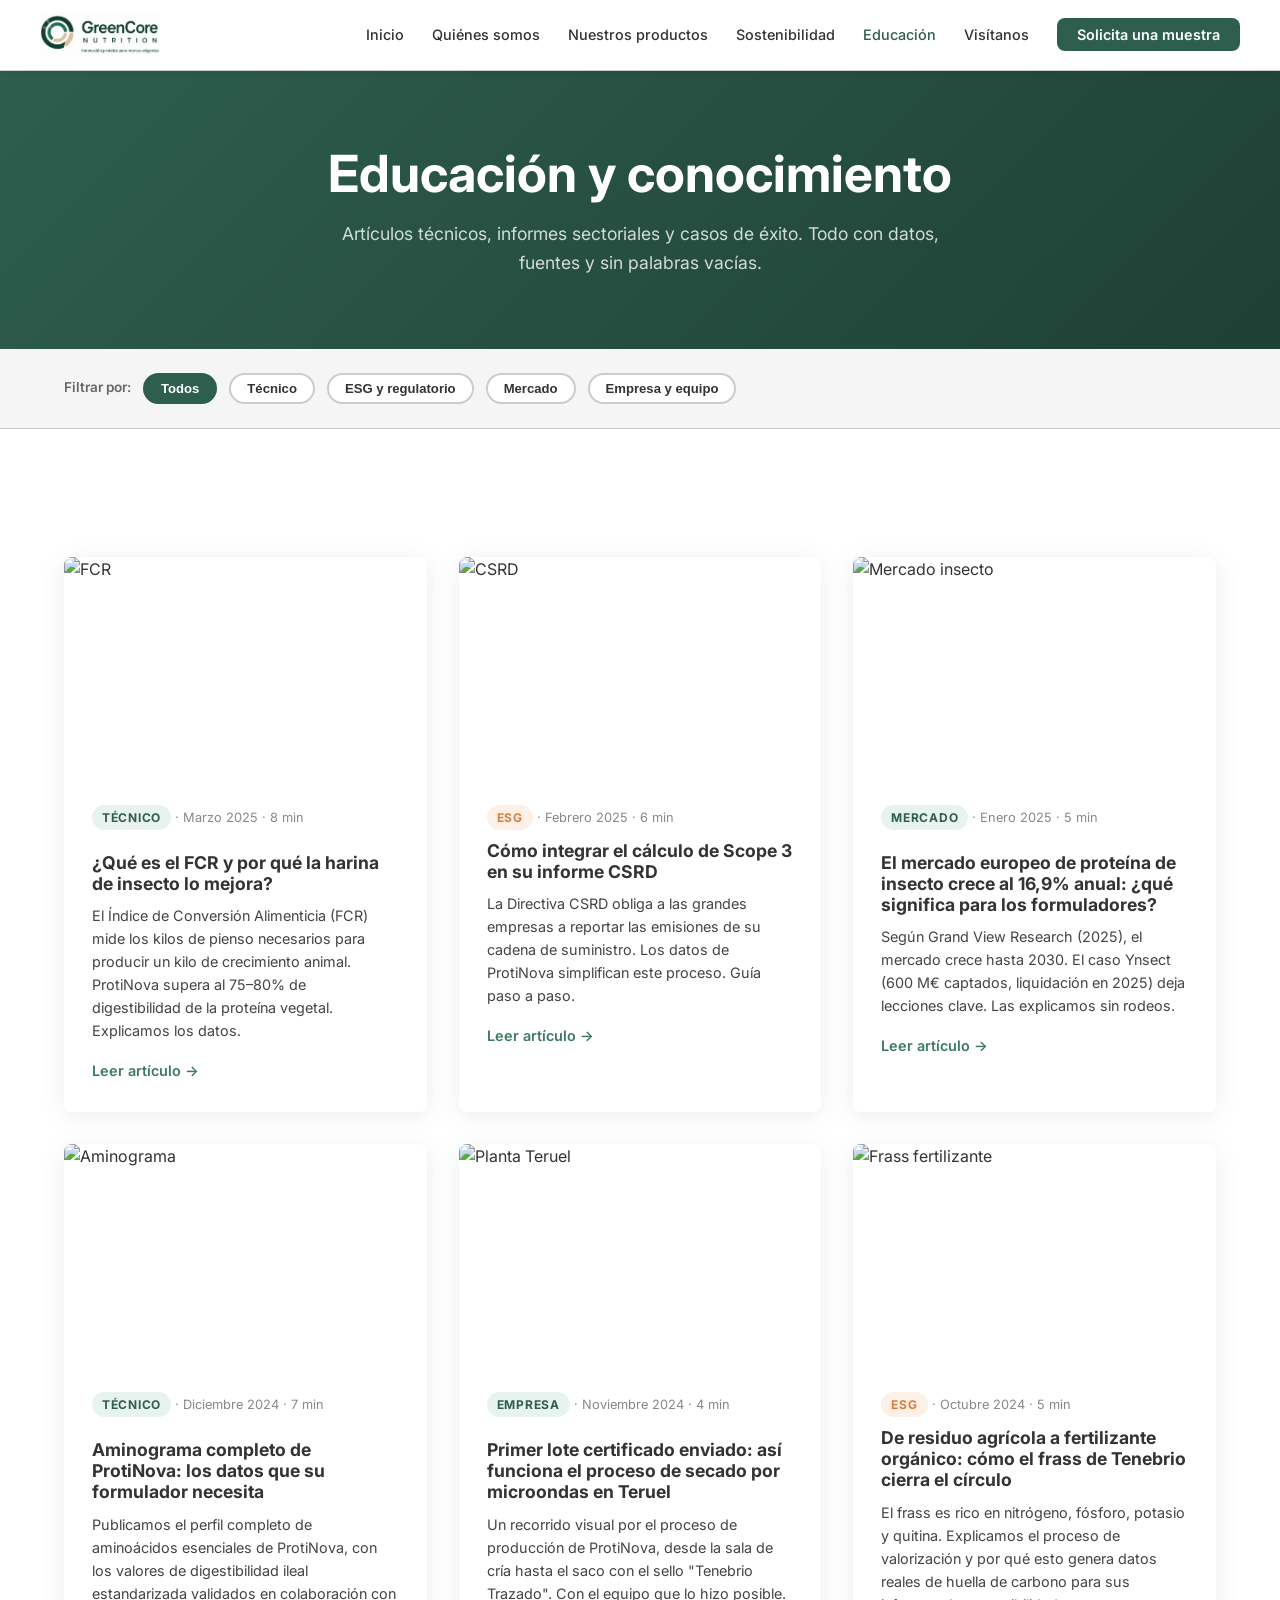
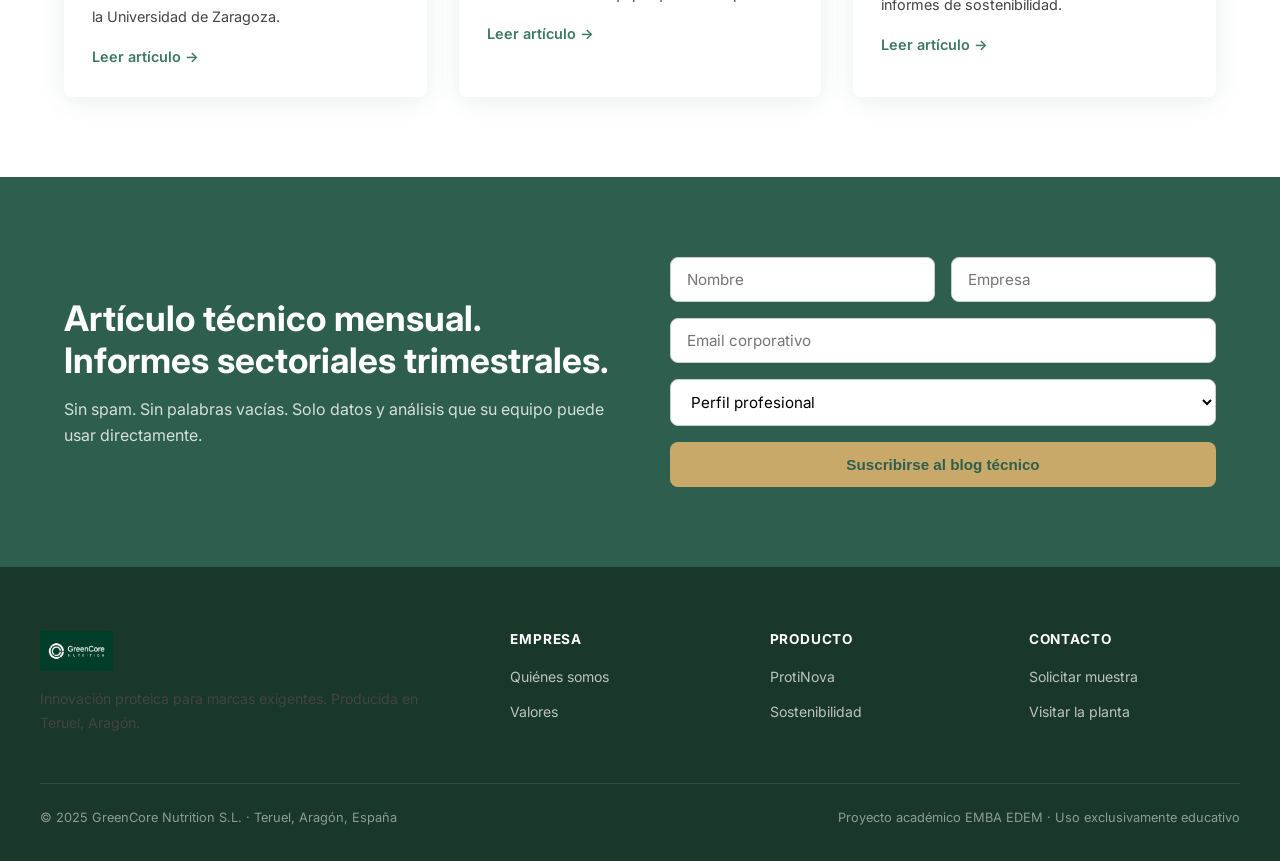
==== pages/blog.html @ 51bc20c6 "Add files via upload" ====
<!DOCTYPE html>
<html lang="es">
<head>
  <meta charset="UTF-8" />
  <meta name="viewport" content="width=device-width, initial-scale=1.0" />
  <title>Educación — GreenCore Nutrition</title>
  <link rel="stylesheet" href="../assets/styles.css" />
  <link rel="icon" type="image/png" href="../assets/logos/GreenCore_isotipo.png" />
</head>
<body>

  <nav class="navbar">
    <div class="navbar__inner">
      <a href="../index.html" class="navbar__logo">
        <img src="../assets/logos/GreenCore_logotipo.png" alt="GreenCore Nutrition" />
      </a>
      <ul class="navbar__links">
        <li><a href="../index.html">Inicio</a></li>
        <li><a href="quienes-somos.html">Quiénes somos</a></li>
        <li><a href="productos.html">Nuestros productos</a></li>
        <li><a href="sostenibilidad.html">Sostenibilidad</a></li>
        <li><a href="blog.html" class="active">Educación</a></li>
        <li><a href="visitanos.html">Visítanos</a></li>
        <li><a href="contacto.html" class="navbar__cta">Solicita una muestra</a></li>
      </ul>
    </div>
  </nav>

  <section class="page-hero">
    <h1>Educación y conocimiento</h1>
    <p>Artículos técnicos, informes sectoriales y casos de éxito. Todo con datos, fuentes y sin palabras vacías.</p>
  </section>

  <!-- FILTROS -->
  <section style="background:var(--gris-claro);padding:24px 0;border-bottom:1px solid var(--gris-medio);">
    <div class="container" style="display:flex;gap:12px;flex-wrap:wrap;align-items:center;">
      <span style="font-size:0.85rem;font-weight:600;color:#666;">Filtrar por:</span>
      <button onclick="filterBlog('all')" id="btn-all"
        style="padding:6px 16px;border-radius:20px;border:2px solid var(--verde-bosque);background:var(--verde-bosque);color:white;cursor:pointer;font-size:0.82rem;font-weight:600;">
        Todos
      </button>
      <button onclick="filterBlog('tecnico')" id="btn-tecnico"
        style="padding:6px 16px;border-radius:20px;border:2px solid var(--gris-medio);background:white;color:var(--gris-carbon);cursor:pointer;font-size:0.82rem;font-weight:600;">
        Técnico
      </button>
      <button onclick="filterBlog('esg')" id="btn-esg"
        style="padding:6px 16px;border-radius:20px;border:2px solid var(--gris-medio);background:white;color:var(--gris-carbon);cursor:pointer;font-size:0.82rem;font-weight:600;">
        ESG y regulatorio
      </button>
      <button onclick="filterBlog('mercado')" id="btn-mercado"
        style="padding:6px 16px;border-radius:20px;border:2px solid var(--gris-medio);background:white;color:var(--gris-carbon);cursor:pointer;font-size:0.82rem;font-weight:600;">
        Mercado
      </button>
      <button onclick="filterBlog('empresa')" id="btn-empresa"
        style="padding:6px 16px;border-radius:20px;border:2px solid var(--gris-medio);background:white;color:var(--gris-carbon);cursor:pointer;font-size:0.82rem;font-weight:600;">
        Empresa y equipo
      </button>
    </div>
  </section>

  <!-- ARTÍCULOS -->
  <section class="section">
    <div class="container">
      <div class="blog-grid" id="blog-grid">

        <div class="blog-card" data-cat="tecnico">
          <img class="blog-card__img" src="https://images.unsplash.com/photo-1532187863486-abf9dbad1b69?w=800&q=80" alt="FCR" />
          <div class="blog-card__body">
            <div class="blog-card__meta"><span class="card__tag">Técnico</span> · Marzo 2025 · 8 min</div>
            <h3>¿Qué es el FCR y por qué la harina de insecto lo mejora?</h3>
            <p>El Índice de Conversión Alimenticia (FCR) mide los kilos de pienso necesarios para producir un kilo de crecimiento animal. ProtiNova supera al 75–80% de digestibilidad de la proteína vegetal. Explicamos los datos.</p>
            <a href="#" class="blog-card__link">Leer artículo →</a>
          </div>
        </div>

        <div class="blog-card" data-cat="esg">
          <img class="blog-card__img" src="https://images.unsplash.com/photo-1460925895917-afdab827c52f?w=800&q=80" alt="CSRD" />
          <div class="blog-card__body">
            <div class="blog-card__meta"><span class="tag-esg">ESG</span> · Febrero 2025 · 6 min</div>
            <h3>Cómo integrar el cálculo de Scope 3 en su informe CSRD</h3>
            <p>La Directiva CSRD obliga a las grandes empresas a reportar las emisiones de su cadena de suministro. Los datos de ProtiNova simplifican este proceso. Guía paso a paso.</p>
            <a href="#" class="blog-card__link">Leer artículo →</a>
          </div>
        </div>

        <div class="blog-card" data-cat="mercado">
          <img class="blog-card__img" src="https://images.unsplash.com/photo-1611974789855-9c2a0a7236a3?w=800&q=80" alt="Mercado insecto" />
          <div class="blog-card__body">
            <div class="blog-card__meta"><span class="card__tag">Mercado</span> · Enero 2025 · 5 min</div>
            <h3>El mercado europeo de proteína de insecto crece al 16,9% anual: ¿qué significa para los formuladores?</h3>
            <p>Según Grand View Research (2025), el mercado crece hasta 2030. El caso Ynsect (600 M€ captados, liquidación en 2025) deja lecciones clave. Las explicamos sin rodeos.</p>
            <a href="#" class="blog-card__link">Leer artículo →</a>
          </div>
        </div>

        <div class="blog-card" data-cat="tecnico">
          <img class="blog-card__img" src="https://images.unsplash.com/photo-1532187863486-abf9dbad1b69?w=800&q=80" alt="Aminograma" />
          <div class="blog-card__body">
            <div class="blog-card__meta"><span class="card__tag">Técnico</span> · Diciembre 2024 · 7 min</div>
            <h3>Aminograma completo de ProtiNova: los datos que su formulador necesita</h3>
            <p>Publicamos el perfil completo de aminoácidos esenciales de ProtiNova, con los valores de digestibilidad ileal estandarizada validados en colaboración con la Universidad de Zaragoza.</p>
            <a href="#" class="blog-card__link">Leer artículo →</a>
          </div>
        </div>

        <div class="blog-card" data-cat="empresa">
          <img class="blog-card__img" src="https://images.unsplash.com/photo-1576086135395-3b93e6fc53e5?w=800&q=80" alt="Planta Teruel" />
          <div class="blog-card__body">
            <div class="blog-card__meta"><span class="card__tag">Empresa</span> · Noviembre 2024 · 4 min</div>
            <h3>Primer lote certificado enviado: así funciona el proceso de secado por microondas en Teruel</h3>
            <p>Un recorrido visual por el proceso de producción de ProtiNova, desde la sala de cría hasta el saco con el sello "Tenebrio Trazado". Con el equipo que lo hizo posible.</p>
            <a href="#" class="blog-card__link">Leer artículo →</a>
          </div>
        </div>

        <div class="blog-card" data-cat="esg">
          <img class="blog-card__img" src="https://images.unsplash.com/photo-1464938050520-f8b6f7b9b3d3?w=800&q=80" alt="Frass fertilizante" />
          <div class="blog-card__body">
            <div class="blog-card__meta"><span class="tag-esg">ESG</span> · Octubre 2024 · 5 min</div>
            <h3>De residuo agrícola a fertilizante orgánico: cómo el frass de Tenebrio cierra el círculo</h3>
            <p>El frass es rico en nitrógeno, fósforo, potasio y quitina. Explicamos el proceso de valorización y por qué esto genera datos reales de huella de carbono para sus informes de sostenibilidad.</p>
            <a href="#" class="blog-card__link">Leer artículo →</a>
          </div>
        </div>

      </div>
    </div>
  </section>

  <!-- NEWSLETTER -->
  <section class="section section--dark">
    <div class="container">
      <div style="display:grid;grid-template-columns:1fr 1fr;gap:60px;align-items:center;">
        <div>
          <h2 class="text-white">Artículo técnico mensual.<br/>Informes sectoriales trimestrales.</h2>
          <p style="color:rgba(255,255,255,0.8);margin-top:16px;">Sin spam. Sin palabras vacías. Solo datos y análisis que su equipo puede usar directamente.</p>
        </div>
        <div>
          <form onsubmit="handleNewsletter(event)" style="display:flex;flex-direction:column;gap:16px;">
            <div class="form-row">
              <div class="form-group" style="margin-bottom:0;">
                <input type="text" placeholder="Nombre" required />
              </div>
              <div class="form-group" style="margin-bottom:0;">
                <input type="text" placeholder="Empresa" />
              </div>
            </div>
            <div class="form-group" style="margin-bottom:0;">
              <input type="email" placeholder="Email corporativo" required />
            </div>
            <div class="form-group" style="margin-bottom:0;">
              <select>
                <option value="">Perfil profesional</option>
                <option>Formulador técnico / Nutrólogo animal</option>
                <option>Director de compras / Supply chain</option>
                <option>Responsable de sostenibilidad / ESG</option>
                <option>Inversor / Financiador</option>
                <option>Investigador / Universidad</option>
                <option>Otro</option>
              </select>
            </div>
            <button type="submit" class="btn btn--beige">Suscribirse al blog técnico</button>
          </form>
          <p id="newsletter-ok" style="display:none;color:var(--beige-trigo);margin-top:12px;font-weight:600;">✓ ¡Suscripción confirmada! Le enviaremos el próximo artículo.</p>
        </div>
      </div>
    </div>
  </section>

  <footer class="footer">
    <div class="footer__inner">
      <div class="footer__brand">
        <img src="../assets/logos/GreenCore_Negativo.png" alt="GreenCore Nutrition" />
        <p>Innovación proteica para marcas exigentes. Producida en Teruel, Aragón.</p>
      </div>
      <div>
        <h4>Empresa</h4>
        <ul>
          <li><a href="quienes-somos.html">Quiénes somos</a></li>
          <li><a href="quienes-somos.html#valores">Valores</a></li>
        </ul>
      </div>
      <div>
        <h4>Producto</h4>
        <ul>
          <li><a href="productos.html">ProtiNova</a></li>
          <li><a href="sostenibilidad.html">Sostenibilidad</a></li>
        </ul>
      </div>
      <div>
        <h4>Contacto</h4>
        <ul>
          <li><a href="contacto.html">Solicitar muestra</a></li>
          <li><a href="visitanos.html">Visitar la planta</a></li>
        </ul>
      </div>
    </div>
    <div class="footer__bottom">
      <span>© 2025 GreenCore Nutrition S.L. · Teruel, Aragón, España</span>
      <span>Proyecto académico EMBA EDEM · Uso exclusivamente educativo</span>
    </div>
  </footer>

  <script>
    function filterBlog(cat) {
      const cards = document.querySelectorAll('.blog-card');
      const buttons = document.querySelectorAll('[id^="btn-"]');
      buttons.forEach(b => {
        b.style.background = 'white';
        b.style.color = '#333';
        b.style.borderColor = '#ccc';
      });
      const active = document.getElementById('btn-' + cat);
      if (active) {
        active.style.background = 'var(--verde-bosque)';
        active.style.color = 'white';
        active.style.borderColor = 'var(--verde-bosque)';
      }
      cards.forEach(card => {
        if (cat === 'all' || card.dataset.cat === cat) {
          card.style.display = 'block';
        } else {
          card.style.display = 'none';
        }
      });
    }
    function handleNewsletter(e) {
      e.preventDefault();
      document.getElementById('newsletter-ok').style.display = 'block';
      e.target.reset();
    }
  </script>
</body>
</html>
---- assets/styles.css ----
/* ============================================================
   GreenCore Nutrition — Hoja de estilos global
   Paleta: Verde Bosque #2E5E4E · Verde ProtiNova #3C7A62
           Beige Trigo #C8A96A · Naranja ESG #D87F3E
           Gris Carbón #333333 · Blanco #FFFFFF
   Tipografía: Inter (principal) · Source Serif 4 (secundaria)
   ============================================================ */

@import url('https://fonts.googleapis.com/css2?family=Inter:wght@300;400;500;600;700&family=Source+Serif+4:wght@300;400;600&display=swap');

/* ── Variables ── */
:root {
  --verde-bosque:   #2E5E4E;
  --verde-protinova:#3C7A62;
  --beige-trigo:    #C8A96A;
  --naranja-esg:    #D87F3E;
  --gris-carbon:    #333333;
  --gris-claro:     #F5F5F5;
  --gris-medio:     #CCCCCC;
  --blanco:         #FFFFFF;

  --font-main: 'Inter', sans-serif;
  --font-serif: 'Source Serif 4', serif;

  --radius: 8px;
  --shadow: 0 4px 24px rgba(46,94,78,0.10);
  --transition: 0.25s ease;
}

/* ── Reset ── */
*, *::before, *::after { box-sizing: border-box; margin: 0; padding: 0; }
html { scroll-behavior: smooth; }
body {
  font-family: var(--font-main);
  color: var(--gris-carbon);
  background: var(--blanco);
  line-height: 1.6;
  font-size: 16px;
}
img { max-width: 100%; height: auto; display: block; }
a { color: inherit; text-decoration: none; }

/* ── Typography ── */
h1, h2, h3, h4 { line-height: 1.2; font-weight: 700; }
h1 { font-size: clamp(2rem, 5vw, 3.2rem); }
h2 { font-size: clamp(1.5rem, 3vw, 2.2rem); }
h3 { font-size: 1.25rem; }
p  { font-size: 1rem; color: #444; }
.serif { font-family: var(--font-serif); }

/* ── Layout ── */
.container { max-width: 1200px; margin: 0 auto; padding: 0 24px; }
.section { padding: 80px 0; }
.section--dark { background: var(--verde-bosque); color: var(--blanco); }
.section--dark p { color: rgba(255,255,255,0.85); }
.section--beige { background: #FAF6EE; }
.section--gray  { background: var(--gris-claro); }

/* ── Navbar ── */
.navbar {
  position: sticky; top: 0; z-index: 100;
  background: var(--blanco);
  border-bottom: 1px solid var(--gris-medio);
  padding: 0 24px;
  box-shadow: 0 2px 8px rgba(0,0,0,0.06);
}
.navbar__inner {
  max-width: 1200px; margin: 0 auto;
  display: flex; align-items: center; justify-content: space-between;
  height: 70px;
}
.navbar__logo img { height: 44px; }
.navbar__links {
  display: flex; align-items: center; gap: 28px;
  list-style: none;
}
.navbar__links a {
  font-size: 0.9rem; font-weight: 500;
  color: var(--gris-carbon);
  transition: color var(--transition);
}
.navbar__links a:hover,
.navbar__links a.active { color: var(--verde-bosque); }
.navbar__cta {
  background: var(--verde-bosque); color: var(--blanco) !important;
  padding: 8px 20px; border-radius: var(--radius);
  font-weight: 600 !important;
  transition: background var(--transition) !important;
}
.navbar__cta:hover { background: var(--verde-protinova) !important; }
.navbar__hamburger { display: none; cursor: pointer; flex-direction: column; gap: 5px; }
.navbar__hamburger span { display: block; width: 24px; height: 2px; background: var(--gris-carbon); border-radius: 2px; }

/* ── Buttons ── */
.btn {
  display: inline-block; padding: 12px 28px;
  border-radius: var(--radius); font-weight: 600;
  font-size: 0.95rem; cursor: pointer;
  transition: all var(--transition); border: 2px solid transparent;
}
.btn--primary { background: var(--verde-bosque); color: var(--blanco); }
.btn--primary:hover { background: var(--verde-protinova); }
.btn--outline { background: transparent; color: var(--blanco); border-color: var(--blanco); }
.btn--outline:hover { background: var(--blanco); color: var(--verde-bosque); }
.btn--beige { background: var(--beige-trigo); color: var(--verde-bosque); }
.btn--beige:hover { background: #b8985a; color: var(--blanco); }

/* ── Hero ── */
.hero {
  background: linear-gradient(135deg, var(--verde-bosque) 0%, #1e4035 100%);
  color: var(--blanco);
  padding: 100px 24px;
  position: relative; overflow: hidden;
}
.hero::after {
  content: '';
  position: absolute; inset: 0;
  background: url('https://images.unsplash.com/photo-1464226184884-fa280b87c399?w=1600&q=80') center/cover;
  opacity: 0.12;
}
.hero__inner {
  position: relative; z-index: 1;
  max-width: 1200px; margin: 0 auto;
  display: grid; grid-template-columns: 1fr 1fr; gap: 60px; align-items: center;
}
.hero__label {
  display: inline-block; background: var(--beige-trigo);
  color: var(--verde-bosque); font-size: 0.8rem; font-weight: 700;
  padding: 4px 12px; border-radius: 20px; margin-bottom: 16px;
  text-transform: uppercase; letter-spacing: 0.08em;
}
.hero h1 { color: var(--blanco); margin-bottom: 20px; }
.hero p  { color: rgba(255,255,255,0.85); font-size: 1.1rem; margin-bottom: 32px; }
.hero__actions { display: flex; gap: 16px; flex-wrap: wrap; }
.hero__image { border-radius: 16px; overflow: hidden; box-shadow: var(--shadow); }
.hero__image img { width: 100%; height: 420px; object-fit: cover; }

/* ── Cards ── */
.cards-grid {
  display: grid;
  grid-template-columns: repeat(auto-fit, minmax(280px, 1fr));
  gap: 28px; margin-top: 48px;
}
.card {
  background: var(--blanco);
  border-radius: var(--radius);
  box-shadow: var(--shadow);
  overflow: hidden;
  transition: transform var(--transition), box-shadow var(--transition);
}
.card:hover { transform: translateY(-4px); box-shadow: 0 8px 32px rgba(46,94,78,0.15); }
.card__img { width: 100%; height: 200px; object-fit: cover; }
.card__body { padding: 24px; }
.card__tag {
  display: inline-block; font-size: 0.75rem; font-weight: 700;
  text-transform: uppercase; letter-spacing: 0.06em;
  background: #e8f2ee; color: var(--verde-bosque);
  padding: 3px 10px; border-radius: 20px; margin-bottom: 12px;
}
.card__body h3 { margin-bottom: 10px; }
.card__body p  { font-size: 0.9rem; }

/* ── Pillars / Feature blocks ── */
.pillars { display: grid; grid-template-columns: repeat(auto-fit, minmax(260px,1fr)); gap: 32px; margin-top: 48px; }
.pillar {
  padding: 36px 28px;
  border-radius: var(--radius);
  background: var(--blanco);
  box-shadow: var(--shadow);
  border-top: 4px solid var(--verde-protinova);
}
.pillar__icon { font-size: 2.4rem; margin-bottom: 16px; }
.pillar h3 { margin-bottom: 12px; color: var(--verde-bosque); }

/* ── Stats bar ── */
.stats { display: flex; flex-wrap: wrap; gap: 0; }
.stat {
  flex: 1; min-width: 160px;
  padding: 40px 24px; text-align: center;
  border-right: 1px solid rgba(255,255,255,0.15);
}
.stat:last-child { border-right: none; }
.stat__number { font-size: 2.6rem; font-weight: 700; color: var(--beige-trigo); line-height: 1; }
.stat__label  { font-size: 0.85rem; color: rgba(255,255,255,0.8); margin-top: 6px; }

/* ── Testimonials ── */
.testimonials-grid { display: grid; grid-template-columns: repeat(auto-fit, minmax(300px,1fr)); gap: 28px; margin-top: 48px; }
.testimonial {
  background: var(--blanco); padding: 32px;
  border-radius: var(--radius); box-shadow: var(--shadow);
  border-left: 4px solid var(--beige-trigo);
}
.testimonial__quote { font-family: var(--font-serif); font-size: 1.05rem; color: var(--gris-carbon); margin-bottom: 20px; font-style: italic; }
.testimonial__author { display: flex; align-items: center; gap: 12px; }
.testimonial__avatar {
  width: 44px; height: 44px; border-radius: 50%;
  background: var(--verde-protinova); display: flex; align-items: center; justify-content: center;
  color: var(--blanco); font-weight: 700; font-size: 1rem; flex-shrink: 0;
}
.testimonial__name { font-weight: 600; font-size: 0.9rem; }
.testimonial__role { font-size: 0.8rem; color: #777; }

/* ── Forms ── */
.form-group { margin-bottom: 20px; }
.form-group label { display: block; font-weight: 600; font-size: 0.9rem; margin-bottom: 6px; }
.form-group input,
.form-group select,
.form-group textarea {
  width: 100%; padding: 12px 16px;
  border: 1.5px solid var(--gris-medio);
  border-radius: var(--radius); font-family: var(--font-main);
  font-size: 0.95rem; transition: border-color var(--transition);
  background: var(--blanco);
}
.form-group input:focus,
.form-group select:focus,
.form-group textarea:focus {
  outline: none; border-color: var(--verde-protinova);
  box-shadow: 0 0 0 3px rgba(60,122,98,0.12);
}
.form-group textarea { resize: vertical; min-height: 120px; }
.form-row { display: grid; grid-template-columns: 1fr 1fr; gap: 16px; }

/* ── Section headers ── */
.section-header { text-align: center; max-width: 640px; margin: 0 auto 48px; }
.section-header .eyebrow {
  display: inline-block; font-size: 0.78rem; font-weight: 700; letter-spacing: 0.1em;
  text-transform: uppercase; color: var(--verde-protinova); margin-bottom: 12px;
}
.section-header h2 { margin-bottom: 16px; }
.section-header p { color: #666; font-size: 1rem; }

/* ── Carousel ── */
.carousel { position: relative; overflow: hidden; border-radius: var(--radius); }
.carousel__track { display: flex; transition: transform 0.4s ease; }
.carousel__slide { min-width: 100%; }
.carousel__slide img { width: 100%; height: 480px; object-fit: cover; }
.carousel__btn {
  position: absolute; top: 50%; transform: translateY(-50%);
  background: rgba(255,255,255,0.9); border: none; cursor: pointer;
  width: 44px; height: 44px; border-radius: 50%;
  font-size: 1.2rem; display: flex; align-items: center; justify-content: center;
  box-shadow: var(--shadow); transition: background var(--transition);
}
.carousel__btn:hover { background: var(--blanco); }
.carousel__btn--prev { left: 16px; }
.carousel__btn--next { right: 16px; }
.carousel__dots { display: flex; justify-content: center; gap: 8px; margin-top: 16px; }
.carousel__dot {
  width: 8px; height: 8px; border-radius: 50%;
  background: var(--gris-medio); border: none; cursor: pointer;
  transition: background var(--transition);
}
.carousel__dot.active { background: var(--verde-bosque); }

/* ── Breadcrumb ── */
.breadcrumb { padding: 16px 0; font-size: 0.85rem; color: #888; }
.breadcrumb a { color: var(--verde-protinova); }
.breadcrumb span { margin: 0 6px; }

/* ── Page hero (subpages) ── */
.page-hero {
  background: linear-gradient(135deg, var(--verde-bosque) 0%, #1e4035 100%);
  padding: 72px 24px; text-align: center; color: var(--blanco);
}
.page-hero h1 { color: var(--blanco); margin-bottom: 16px; }
.page-hero p  { color: rgba(255,255,255,0.8); font-size: 1.1rem; max-width: 600px; margin: 0 auto; }

/* ── Blog ── */
.blog-grid { display: grid; grid-template-columns: repeat(auto-fit, minmax(320px,1fr)); gap: 32px; margin-top: 48px; }
.blog-card {
  background: var(--blanco); border-radius: var(--radius);
  box-shadow: var(--shadow); overflow: hidden;
  transition: transform var(--transition), box-shadow var(--transition);
}
.blog-card:hover { transform: translateY(-4px); box-shadow: 0 8px 32px rgba(46,94,78,0.15); }
.blog-card__img { width: 100%; height: 220px; object-fit: cover; }
.blog-card__body { padding: 28px; }
.blog-card__meta { font-size: 0.8rem; color: #888; margin-bottom: 10px; }
.blog-card__body h3 { margin-bottom: 10px; font-size: 1.1rem; }
.blog-card__body p  { font-size: 0.9rem; margin-bottom: 16px; }
.blog-card__link { font-size: 0.9rem; font-weight: 600; color: var(--verde-protinova); }
.blog-card__link:hover { text-decoration: underline; }

/* ── Footer ── */
.footer {
  background: #1a3829; color: rgba(255,255,255,0.8);
  padding: 64px 24px 32px;
}
.footer__inner {
  max-width: 1200px; margin: 0 auto;
  display: grid; grid-template-columns: 2fr 1fr 1fr 1fr; gap: 48px;
}
.footer__brand img  { height: 40px; margin-bottom: 16px; }
.footer__brand p    { font-size: 0.88rem; line-height: 1.7; }
.footer h4 { color: var(--blanco); font-size: 0.85rem; font-weight: 700; letter-spacing: 0.06em; text-transform: uppercase; margin-bottom: 16px; }
.footer ul { list-style: none; display: flex; flex-direction: column; gap: 10px; }
.footer ul a { font-size: 0.88rem; color: rgba(255,255,255,0.7); transition: color var(--transition); }
.footer ul a:hover { color: var(--beige-trigo); }
.footer__bottom {
  max-width: 1200px; margin: 48px auto 0;
  padding-top: 24px; border-top: 1px solid rgba(255,255,255,0.1);
  display: flex; justify-content: space-between; align-items: center;
  font-size: 0.8rem; color: rgba(255,255,255,0.5);
}
.footer__social { display: flex; gap: 12px; }
.footer__social a {
  width: 36px; height: 36px; border-radius: 50%;
  background: rgba(255,255,255,0.1);
  display: flex; align-items: center; justify-content: center;
  font-size: 0.9rem; transition: background var(--transition);
}
.footer__social a:hover { background: var(--verde-protinova); }

/* ── Tag: naranja sólo para ESG ── */
.tag-esg {
  display: inline-block; background: #fdf0e6; color: var(--naranja-esg);
  font-size: 0.75rem; font-weight: 700; padding: 3px 10px;
  border-radius: 20px; text-transform: uppercase; letter-spacing: 0.06em;
}

/* ── Utility ── */
.text-center { text-align: center; }
.text-white  { color: var(--blanco) !important; }
.mt-8  { margin-top: 8px; }
.mt-16 { margin-top: 16px; }
.mt-24 { margin-top: 24px; }
.mt-32 { margin-top: 32px; }
.mb-24 { margin-bottom: 24px; }
.mb-48 { margin-bottom: 48px; }

/* ── Responsive ── */
@media (max-width: 900px) {
  .hero__inner { grid-template-columns: 1fr; }
  .hero__image { display: none; }
  .footer__inner { grid-template-columns: 1fr 1fr; }
  .form-row { grid-template-columns: 1fr; }
}
@media (max-width: 640px) {
  .section { padding: 56px 0; }
  .navbar__links { display: none; }
  .navbar__hamburger { display: flex; }
  .stats { flex-direction: column; }
  .stat { border-right: none; border-bottom: 1px solid rgba(255,255,255,0.15); }
  .footer__inner { grid-template-columns: 1fr; gap: 32px; }
  .footer__bottom { flex-direction: column; gap: 16px; text-align: center; }
}
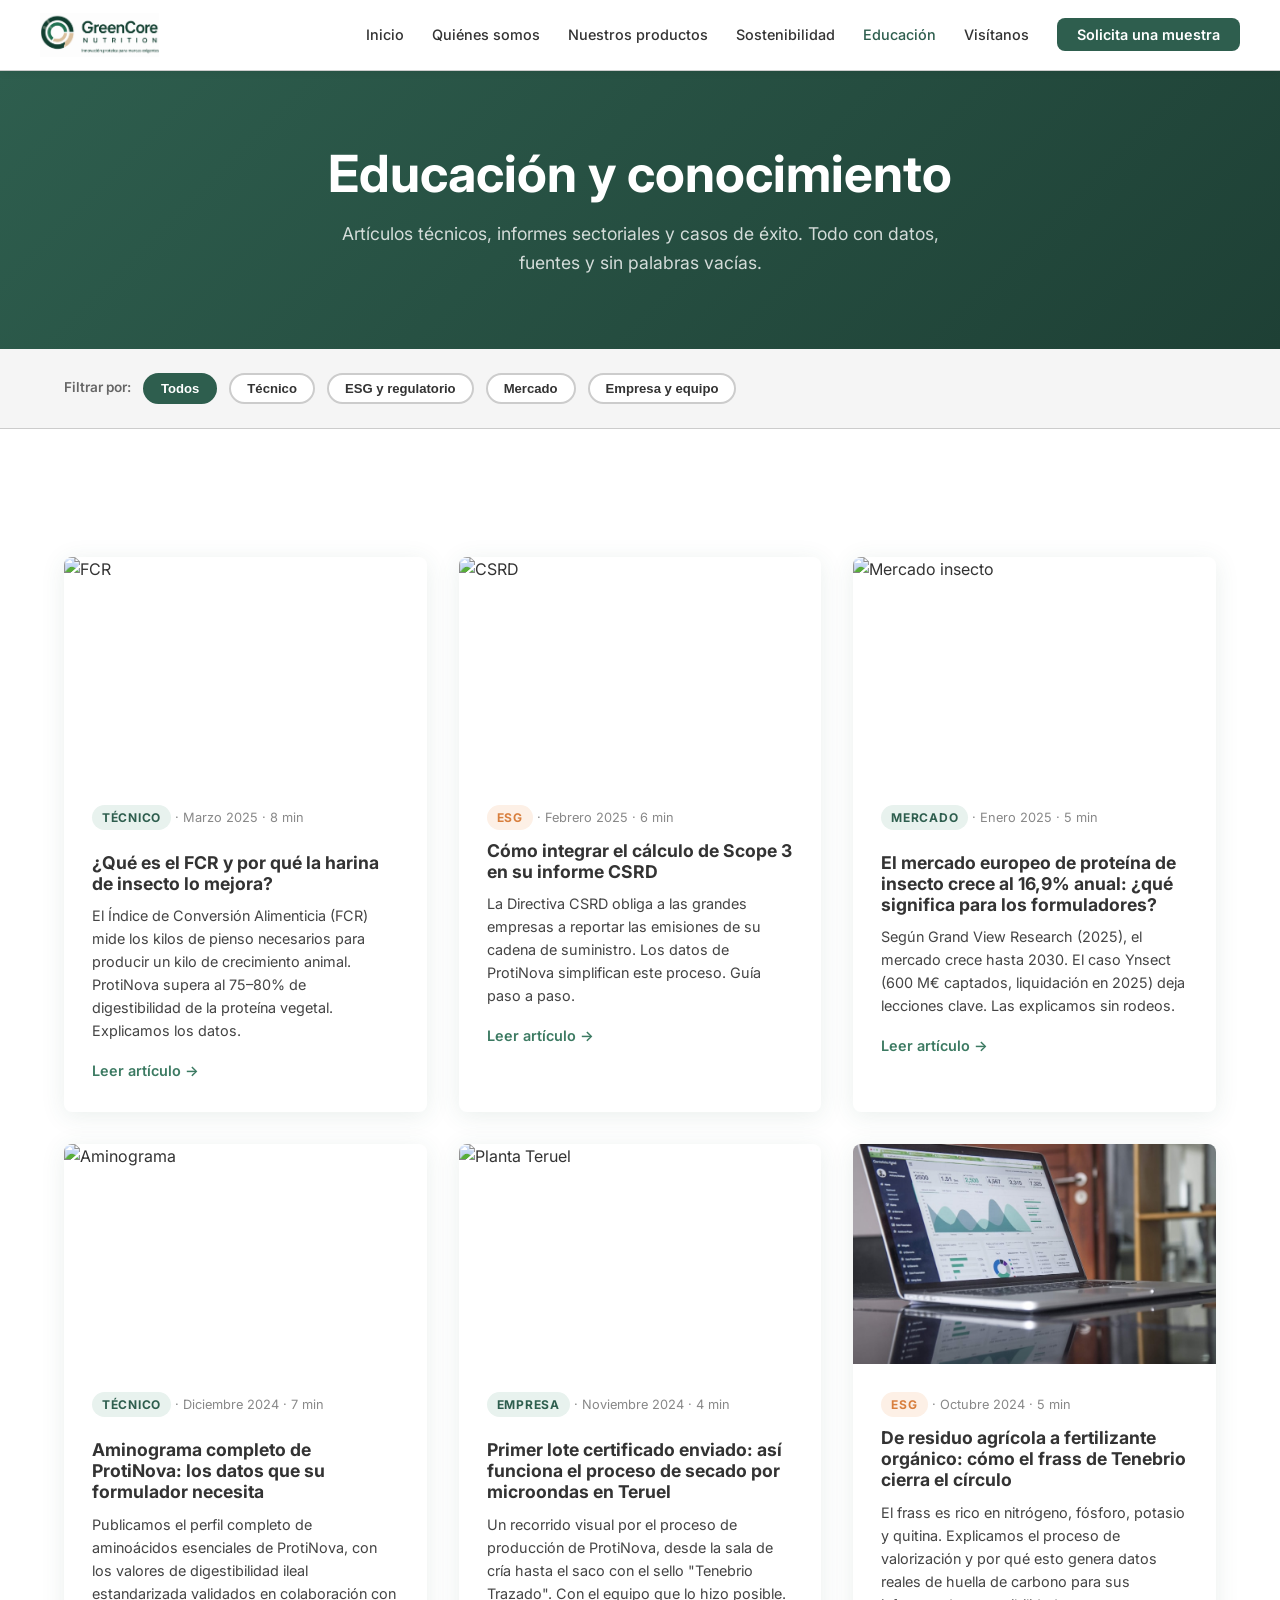
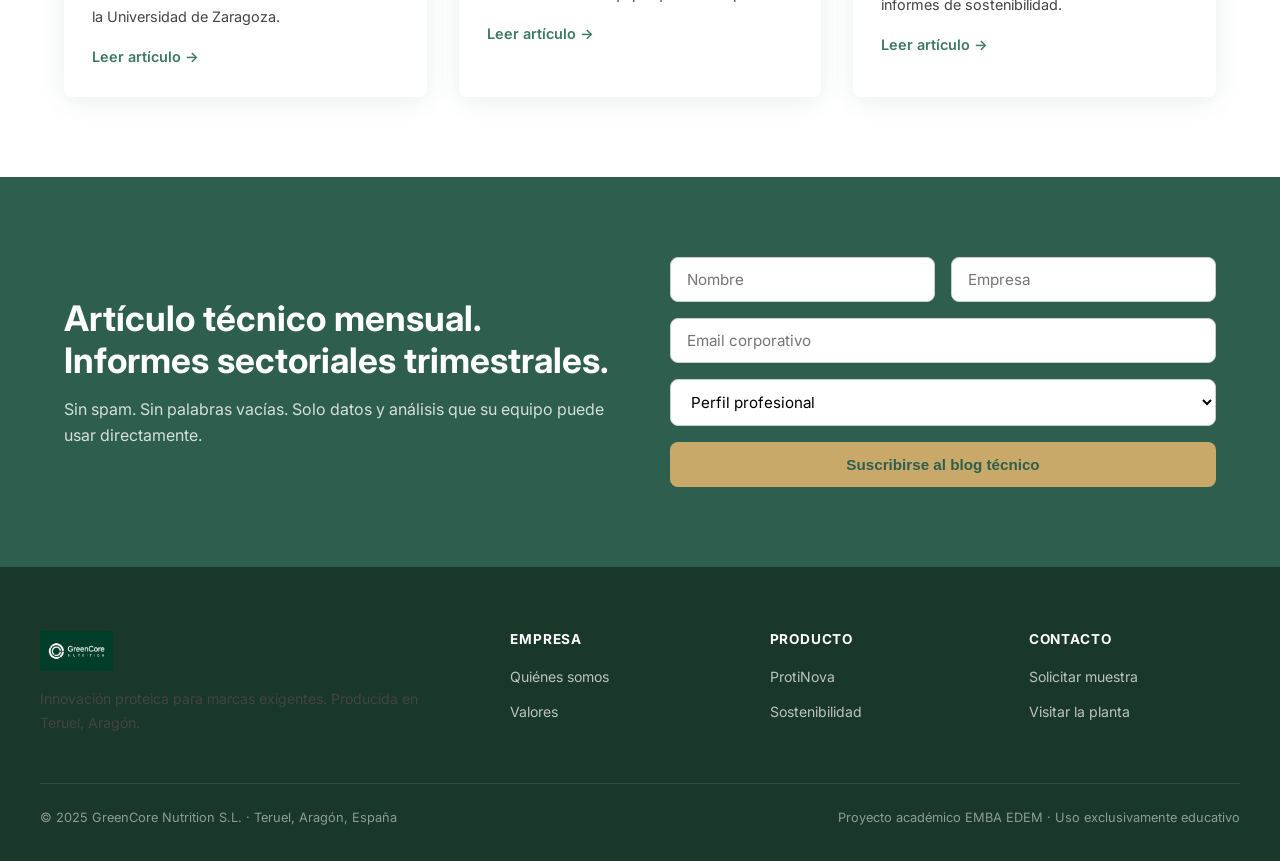
==== commit 4a27cea8: "Add files via upload" ====
--- a/pages/blog.html
+++ b/pages/blog.html
@@ -64,7 +64,7 @@
       <div class="blog-grid" id="blog-grid">
 
         <div class="blog-card" data-cat="tecnico">
-          <img class="blog-card__img" src="https://images.unsplash.com/photo-1532187863486-abf9dbad1b69?w=800&q=80" alt="FCR" />
+          <img class="blog-card__img" src="../assets/img/laboratorio-fcr.jpg" alt="FCR" />
           <div class="blog-card__body">
             <div class="blog-card__meta"><span class="card__tag">Técnico</span> · Marzo 2025 · 8 min</div>
             <h3>¿Qué es el FCR y por qué la harina de insecto lo mejora?</h3>
@@ -74,7 +74,7 @@
         </div>
 
         <div class="blog-card" data-cat="esg">
-          <img class="blog-card__img" src="https://images.unsplash.com/photo-1460925895917-afdab827c52f?w=800&q=80" alt="CSRD" />
+          <img class="blog-card__img" src="../assets/img/csrd-datos.jpg" alt="CSRD" />
           <div class="blog-card__body">
             <div class="blog-card__meta"><span class="tag-esg">ESG</span> · Febrero 2025 · 6 min</div>
             <h3>Cómo integrar el cálculo de Scope 3 en su informe CSRD</h3>
@@ -84,7 +84,7 @@
         </div>
 
         <div class="blog-card" data-cat="mercado">
-          <img class="blog-card__img" src="https://images.unsplash.com/photo-1611974789855-9c2a0a7236a3?w=800&q=80" alt="Mercado insecto" />
+          <img class="blog-card__img" src="../assets/img/mercado-grafica.jpg" alt="Mercado insecto" />
           <div class="blog-card__body">
             <div class="blog-card__meta"><span class="card__tag">Mercado</span> · Enero 2025 · 5 min</div>
             <h3>El mercado europeo de proteína de insecto crece al 16,9% anual: ¿qué significa para los formuladores?</h3>
@@ -94,7 +94,7 @@
         </div>
 
         <div class="blog-card" data-cat="tecnico">
-          <img class="blog-card__img" src="https://images.unsplash.com/photo-1532187863486-abf9dbad1b69?w=800&q=80" alt="Aminograma" />
+          <img class="blog-card__img" src="../assets/img/laboratorio-fcr.jpg" alt="Aminograma" />
           <div class="blog-card__body">
             <div class="blog-card__meta"><span class="card__tag">Técnico</span> · Diciembre 2024 · 7 min</div>
             <h3>Aminograma completo de ProtiNova: los datos que su formulador necesita</h3>
@@ -104,7 +104,7 @@
         </div>
 
         <div class="blog-card" data-cat="empresa">
-          <img class="blog-card__img" src="https://images.unsplash.com/photo-1576086135395-3b93e6fc53e5?w=800&q=80" alt="Planta Teruel" />
+          <img class="blog-card__img" src="../assets/img/application-lab.jpg" alt="Planta Teruel" />
           <div class="blog-card__body">
             <div class="blog-card__meta"><span class="card__tag">Empresa</span> · Noviembre 2024 · 4 min</div>
             <h3>Primer lote certificado enviado: así funciona el proceso de secado por microondas en Teruel</h3>
@@ -114,7 +114,7 @@
         </div>
 
         <div class="blog-card" data-cat="esg">
-          <img class="blog-card__img" src="https://images.unsplash.com/photo-1464938050520-f8b6f7b9b3d3?w=800&q=80" alt="Frass fertilizante" />
+          <img class="blog-card__img" src="../assets/img/sostenibilidad.jpg" alt="Frass fertilizante" />
           <div class="blog-card__body">
             <div class="blog-card__meta"><span class="tag-esg">ESG</span> · Octubre 2024 · 5 min</div>
             <h3>De residuo agrícola a fertilizante orgánico: cómo el frass de Tenebrio cierra el círculo</h3>
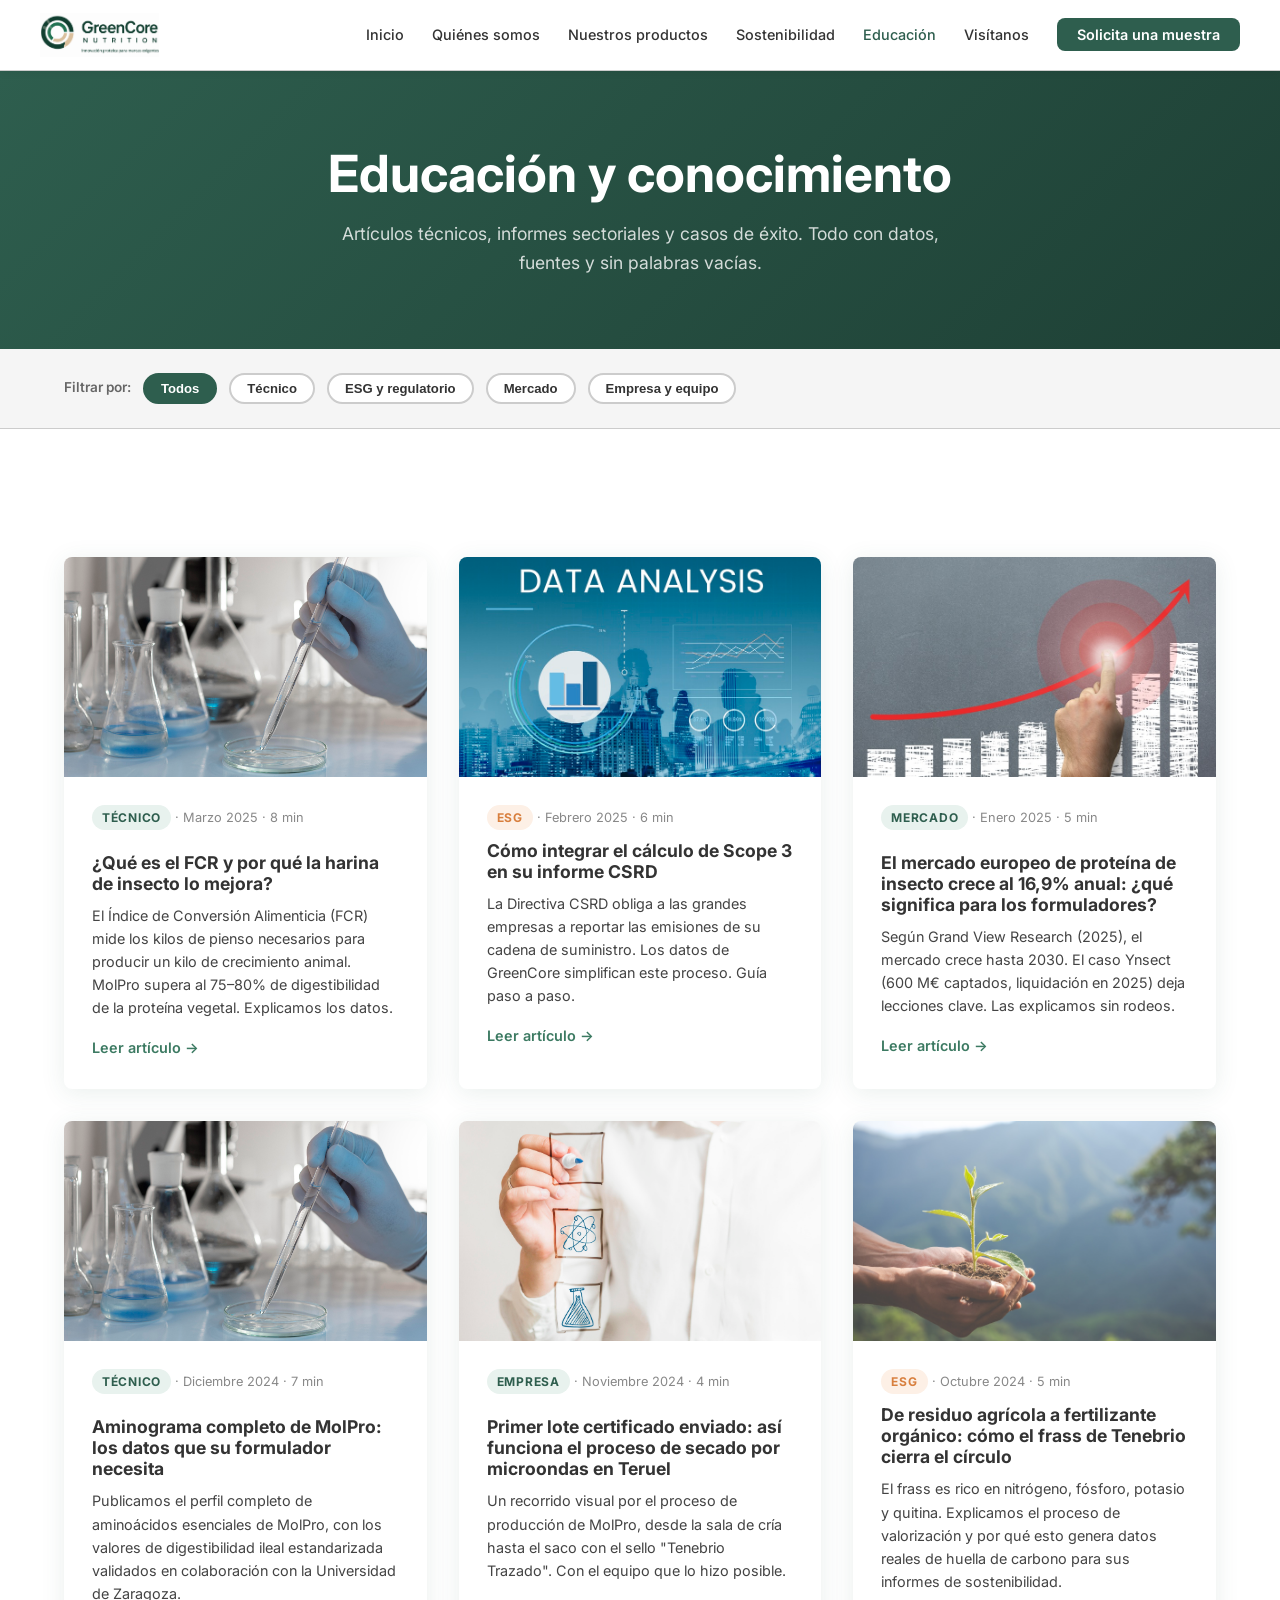
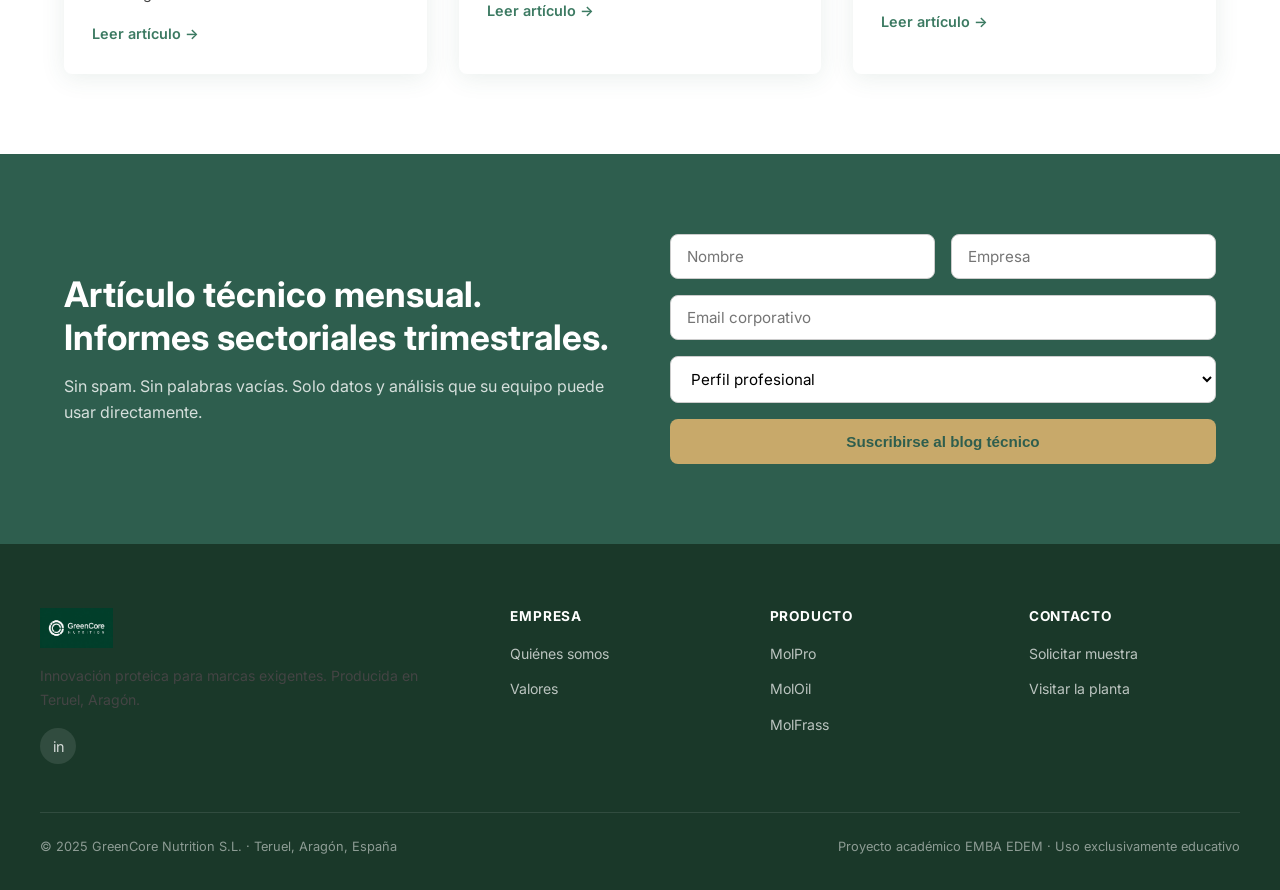
==== commit 0f42a3ee: "Add files via upload" ====
--- a/pages/blog.html
+++ b/pages/blog.html
@@ -68,7 +68,7 @@
           <div class="blog-card__body">
             <div class="blog-card__meta"><span class="card__tag">Técnico</span> · Marzo 2025 · 8 min</div>
             <h3>¿Qué es el FCR y por qué la harina de insecto lo mejora?</h3>
-            <p>El Índice de Conversión Alimenticia (FCR) mide los kilos de pienso necesarios para producir un kilo de crecimiento animal. ProtiNova supera al 75–80% de digestibilidad de la proteína vegetal. Explicamos los datos.</p>
+            <p>El Índice de Conversión Alimenticia (FCR) mide los kilos de pienso necesarios para producir un kilo de crecimiento animal. MolPro supera al 75–80% de digestibilidad de la proteína vegetal. Explicamos los datos.</p>
             <a href="#" class="blog-card__link">Leer artículo →</a>
           </div>
         </div>
@@ -78,7 +78,7 @@
           <div class="blog-card__body">
             <div class="blog-card__meta"><span class="tag-esg">ESG</span> · Febrero 2025 · 6 min</div>
             <h3>Cómo integrar el cálculo de Scope 3 en su informe CSRD</h3>
-            <p>La Directiva CSRD obliga a las grandes empresas a reportar las emisiones de su cadena de suministro. Los datos de ProtiNova simplifican este proceso. Guía paso a paso.</p>
+            <p>La Directiva CSRD obliga a las grandes empresas a reportar las emisiones de su cadena de suministro. Los datos de GreenCore simplifican este proceso. Guía paso a paso.</p>
             <a href="#" class="blog-card__link">Leer artículo →</a>
           </div>
         </div>
@@ -97,8 +97,8 @@
           <img class="blog-card__img" src="../assets/img/laboratorio-fcr.jpg" alt="Aminograma" />
           <div class="blog-card__body">
             <div class="blog-card__meta"><span class="card__tag">Técnico</span> · Diciembre 2024 · 7 min</div>
-            <h3>Aminograma completo de ProtiNova: los datos que su formulador necesita</h3>
-            <p>Publicamos el perfil completo de aminoácidos esenciales de ProtiNova, con los valores de digestibilidad ileal estandarizada validados en colaboración con la Universidad de Zaragoza.</p>
+            <h3>Aminograma completo de MolPro: los datos que su formulador necesita</h3>
+            <p>Publicamos el perfil completo de aminoácidos esenciales de MolPro, con los valores de digestibilidad ileal estandarizada validados en colaboración con la Universidad de Zaragoza.</p>
             <a href="#" class="blog-card__link">Leer artículo →</a>
           </div>
         </div>
@@ -108,7 +108,7 @@
           <div class="blog-card__body">
             <div class="blog-card__meta"><span class="card__tag">Empresa</span> · Noviembre 2024 · 4 min</div>
             <h3>Primer lote certificado enviado: así funciona el proceso de secado por microondas en Teruel</h3>
-            <p>Un recorrido visual por el proceso de producción de ProtiNova, desde la sala de cría hasta el saco con el sello "Tenebrio Trazado". Con el equipo que lo hizo posible.</p>
+            <p>Un recorrido visual por el proceso de producción de MolPro, desde la sala de cría hasta el saco con el sello "Tenebrio Trazado". Con el equipo que lo hizo posible.</p>
             <a href="#" class="blog-card__link">Leer artículo →</a>
           </div>
         </div>
@@ -172,6 +172,7 @@
       <div class="footer__brand">
         <img src="../assets/logos/GreenCore_Negativo.png" alt="GreenCore Nutrition" />
         <p>Innovación proteica para marcas exigentes. Producida en Teruel, Aragón.</p>
+        <div class="footer__social mt-16"><a href="https://www.linkedin.com/in/greencore-nutrition-04b801408/" target="_blank" title="LinkedIn">in</a></div>
       </div>
       <div>
         <h4>Empresa</h4>
@@ -183,8 +184,9 @@
       <div>
         <h4>Producto</h4>
         <ul>
-          <li><a href="productos.html">ProtiNova</a></li>
-          <li><a href="sostenibilidad.html">Sostenibilidad</a></li>
+          <li><a href="productos.html#molpro">MolPro</a></li>
+          <li><a href="productos.html#moloil">MolOil</a></li>
+          <li><a href="productos.html#molfrass">MolFrass</a></li>
         </ul>
       </div>
       <div>
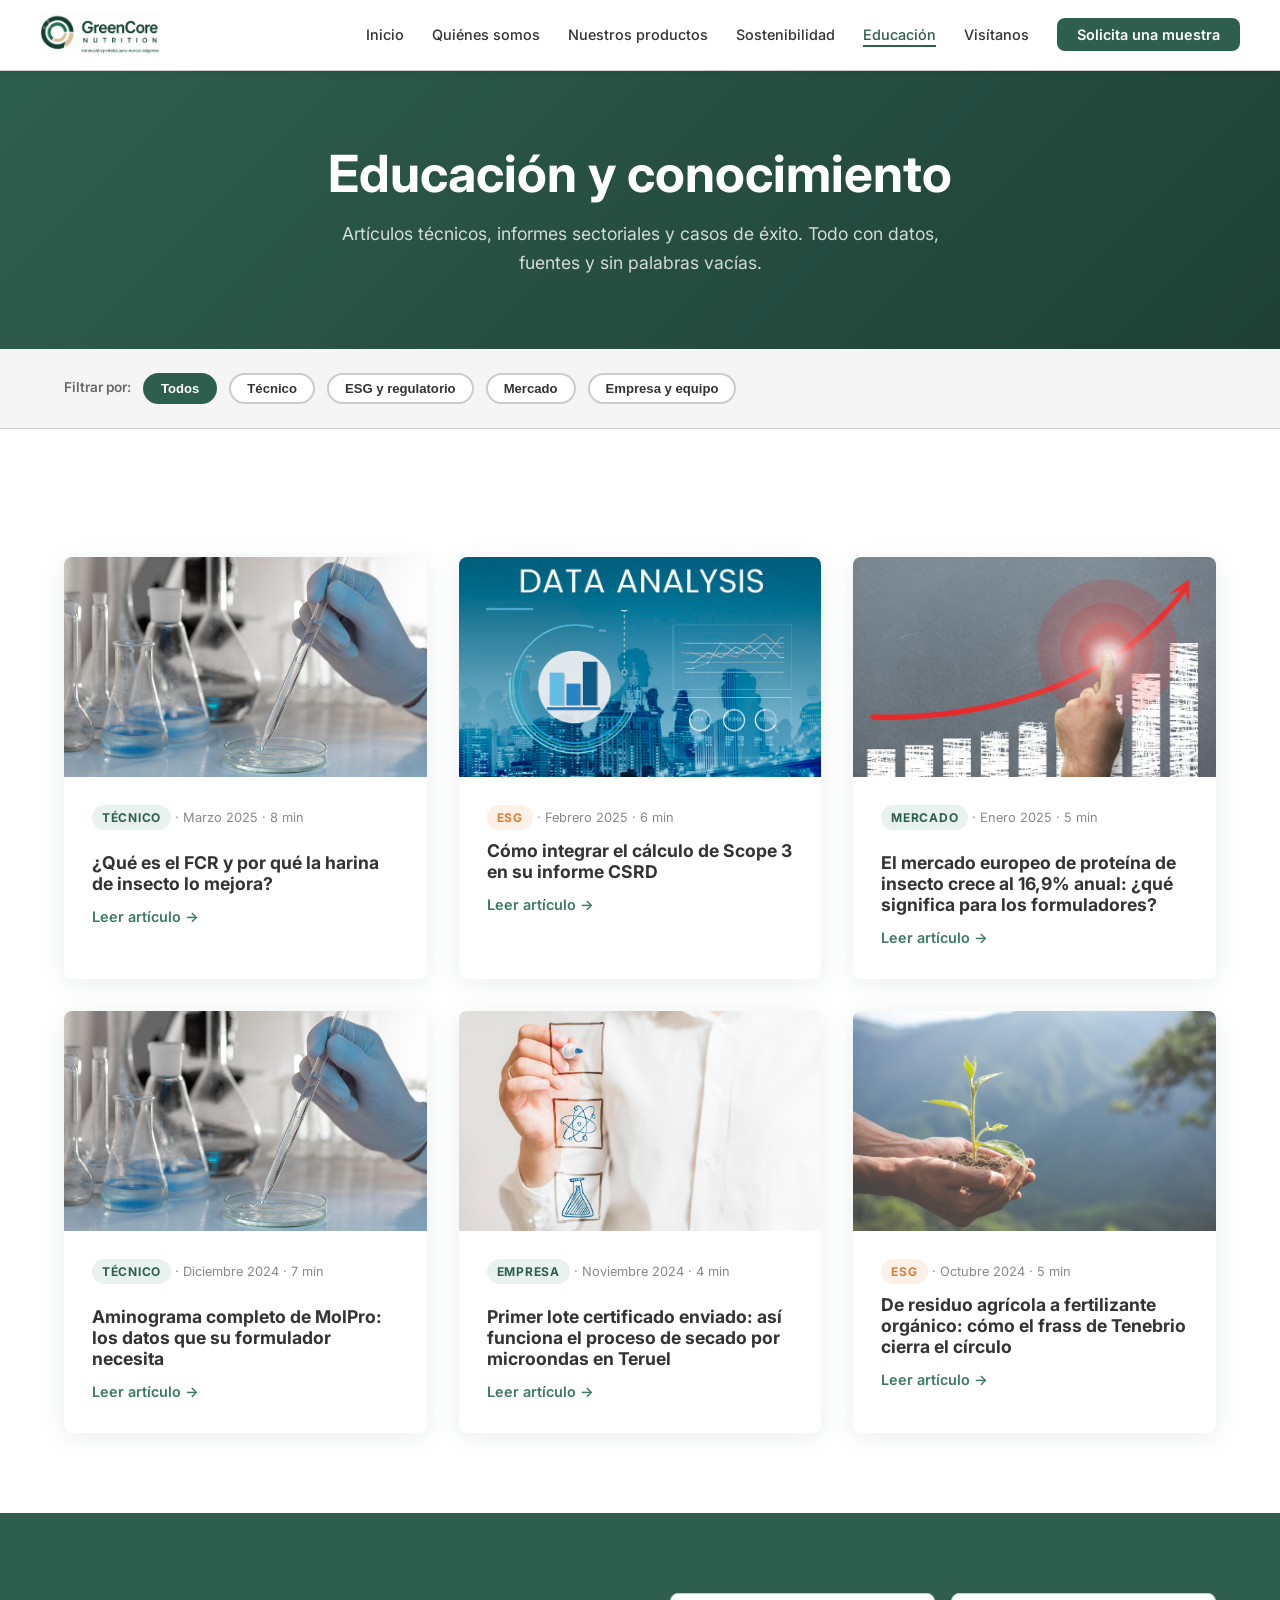
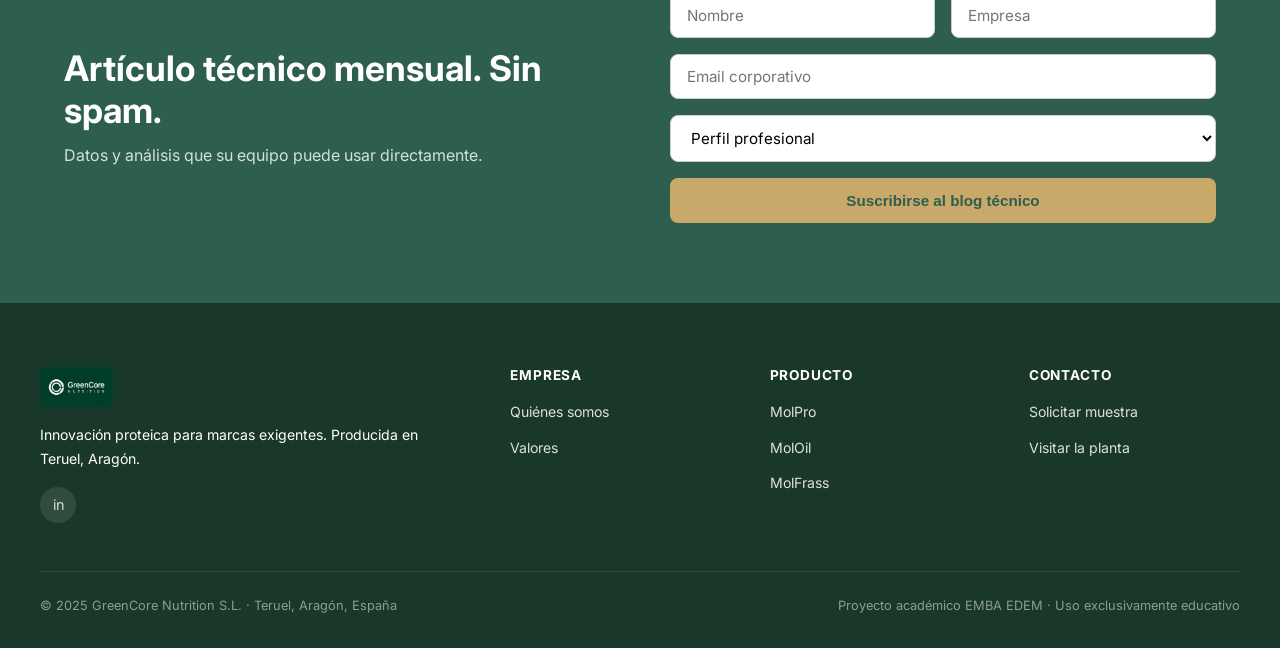
==== commit 3470ca33: "Add files via upload" ====
--- a/pages/blog.html
+++ b/pages/blog.html
@@ -68,7 +68,6 @@
           <div class="blog-card__body">
             <div class="blog-card__meta"><span class="card__tag">Técnico</span> · Marzo 2025 · 8 min</div>
             <h3>¿Qué es el FCR y por qué la harina de insecto lo mejora?</h3>
-            <p>El Índice de Conversión Alimenticia (FCR) mide los kilos de pienso necesarios para producir un kilo de crecimiento animal. MolPro supera al 75–80% de digestibilidad de la proteína vegetal. Explicamos los datos.</p>
             <a href="#" class="blog-card__link">Leer artículo →</a>
           </div>
         </div>
@@ -78,7 +77,6 @@
           <div class="blog-card__body">
             <div class="blog-card__meta"><span class="tag-esg">ESG</span> · Febrero 2025 · 6 min</div>
             <h3>Cómo integrar el cálculo de Scope 3 en su informe CSRD</h3>
-            <p>La Directiva CSRD obliga a las grandes empresas a reportar las emisiones de su cadena de suministro. Los datos de GreenCore simplifican este proceso. Guía paso a paso.</p>
             <a href="#" class="blog-card__link">Leer artículo →</a>
           </div>
         </div>
@@ -88,7 +86,6 @@
           <div class="blog-card__body">
             <div class="blog-card__meta"><span class="card__tag">Mercado</span> · Enero 2025 · 5 min</div>
             <h3>El mercado europeo de proteína de insecto crece al 16,9% anual: ¿qué significa para los formuladores?</h3>
-            <p>Según Grand View Research (2025), el mercado crece hasta 2030. El caso Ynsect (600 M€ captados, liquidación en 2025) deja lecciones clave. Las explicamos sin rodeos.</p>
             <a href="#" class="blog-card__link">Leer artículo →</a>
           </div>
         </div>
@@ -98,7 +95,6 @@
           <div class="blog-card__body">
             <div class="blog-card__meta"><span class="card__tag">Técnico</span> · Diciembre 2024 · 7 min</div>
             <h3>Aminograma completo de MolPro: los datos que su formulador necesita</h3>
-            <p>Publicamos el perfil completo de aminoácidos esenciales de MolPro, con los valores de digestibilidad ileal estandarizada validados en colaboración con la Universidad de Zaragoza.</p>
             <a href="#" class="blog-card__link">Leer artículo →</a>
           </div>
         </div>
@@ -108,7 +104,6 @@
           <div class="blog-card__body">
             <div class="blog-card__meta"><span class="card__tag">Empresa</span> · Noviembre 2024 · 4 min</div>
             <h3>Primer lote certificado enviado: así funciona el proceso de secado por microondas en Teruel</h3>
-            <p>Un recorrido visual por el proceso de producción de MolPro, desde la sala de cría hasta el saco con el sello "Tenebrio Trazado". Con el equipo que lo hizo posible.</p>
             <a href="#" class="blog-card__link">Leer artículo →</a>
           </div>
         </div>
@@ -118,7 +113,6 @@
           <div class="blog-card__body">
             <div class="blog-card__meta"><span class="tag-esg">ESG</span> · Octubre 2024 · 5 min</div>
             <h3>De residuo agrícola a fertilizante orgánico: cómo el frass de Tenebrio cierra el círculo</h3>
-            <p>El frass es rico en nitrógeno, fósforo, potasio y quitina. Explicamos el proceso de valorización y por qué esto genera datos reales de huella de carbono para sus informes de sostenibilidad.</p>
             <a href="#" class="blog-card__link">Leer artículo →</a>
           </div>
         </div>
@@ -132,8 +126,8 @@
     <div class="container">
       <div style="display:grid;grid-template-columns:1fr 1fr;gap:60px;align-items:center;">
         <div>
-          <h2 class="text-white">Artículo técnico mensual.<br/>Informes sectoriales trimestrales.</h2>
-          <p style="color:rgba(255,255,255,0.8);margin-top:16px;">Sin spam. Sin palabras vacías. Solo datos y análisis que su equipo puede usar directamente.</p>
+          <h2 class="text-white">Artículo técnico mensual. Sin spam.</h2>
+          <p style="color:rgba(255,255,255,0.8);margin-top:12px;">Datos y análisis que su equipo puede usar directamente.</p>
         </div>
         <div>
           <form onsubmit="handleNewsletter(event)" style="display:flex;flex-direction:column;gap:16px;">
--- a/assets/styles.css
+++ b/assets/styles.css
@@ -81,6 +81,16 @@
 }
 .navbar__links a:hover,
 .navbar__links a.active { color: var(--verde-bosque); }
+.navbar__links li a:not(.navbar__cta) {
+  position: relative; padding-bottom: 4px;
+}
+.navbar__links li a:not(.navbar__cta)::after {
+  content: ''; position: absolute; bottom: 0; left: 0;
+  width: 0; height: 2px; background: var(--verde-bosque);
+  transition: width var(--transition);
+}
+.navbar__links li a:not(.navbar__cta):hover::after,
+.navbar__links li a.active:not(.navbar__cta)::after { width: 100%; }
 .navbar__cta {
   background: var(--verde-bosque); color: var(--blanco) !important;
   padding: 8px 20px; border-radius: var(--radius);
@@ -98,8 +108,9 @@
   font-size: 0.95rem; cursor: pointer;
   transition: all var(--transition); border: 2px solid transparent;
 }
+.btn:hover { text-decoration: none; }
 .btn--primary { background: var(--verde-bosque); color: var(--blanco); }
-.btn--primary:hover { background: var(--verde-protinova); }
+.btn--primary:hover { background: var(--verde-protinova); transform: translateY(-1px); box-shadow: 0 4px 12px rgba(46,94,78,0.3); }
 .btn--outline { background: transparent; color: var(--blanco); border-color: var(--blanco); }
 .btn--outline:hover { background: var(--blanco); color: var(--verde-bosque); }
 .btn--beige { background: var(--beige-trigo); color: var(--verde-bosque); }
@@ -146,9 +157,20 @@
   border-radius: var(--radius);
   box-shadow: var(--shadow);
   overflow: hidden;
+  position: relative;
   transition: transform var(--transition), box-shadow var(--transition);
 }
-.card:hover { transform: translateY(-4px); box-shadow: 0 8px 32px rgba(46,94,78,0.15); }
+.card::after {
+  content: '';
+  position: absolute; bottom: 0; left: 0; right: 0;
+  height: 3px; background: var(--verde-bosque);
+  transform: scaleX(0); transform-origin: left;
+  transition: transform var(--transition);
+}
+.card:hover { transform: translateY(-4px); box-shadow: 0 8px 32px rgba(46,94,78,0.18); }
+.card:hover::after { transform: scaleX(1); }
+.card:hover .card__body h3 { color: var(--verde-bosque); }
+.card__body h3 { transition: color var(--transition); }
 .card__img { width: 100%; height: 200px; object-fit: cover; }
 .card__body { padding: 24px; }
 .card__tag {
@@ -168,6 +190,13 @@
   background: var(--blanco);
   box-shadow: var(--shadow);
   border-top: 4px solid var(--verde-protinova);
+  transition: transform var(--transition), box-shadow var(--transition), background var(--transition);
+  cursor: default;
+}
+.pillar:hover {
+  transform: translateY(-4px);
+  box-shadow: 0 8px 32px rgba(46,94,78,0.18);
+  background: #f0f7f4;
 }
 .pillar__icon { font-size: 2.4rem; margin-bottom: 16px; }
 .pillar h3 { margin-bottom: 12px; color: var(--verde-bosque); }
@@ -271,9 +300,20 @@
 .blog-card {
   background: var(--blanco); border-radius: var(--radius);
   box-shadow: var(--shadow); overflow: hidden;
+  position: relative;
   transition: transform var(--transition), box-shadow var(--transition);
 }
-.blog-card:hover { transform: translateY(-4px); box-shadow: 0 8px 32px rgba(46,94,78,0.15); }
+.blog-card::after {
+  content: '';
+  position: absolute; bottom: 0; left: 0; right: 0;
+  height: 3px; background: var(--verde-bosque);
+  transform: scaleX(0); transform-origin: left;
+  transition: transform var(--transition);
+}
+.blog-card__body h3 { transition: color var(--transition); }
+.blog-card:hover { transform: translateY(-4px); box-shadow: 0 8px 32px rgba(46,94,78,0.18); }
+.blog-card:hover::after { transform: scaleX(1); }
+.blog-card:hover .blog-card__body h3 { color: var(--verde-bosque); }
 .blog-card__img { width: 100%; height: 220px; object-fit: cover; }
 .blog-card__body { padding: 28px; }
 .blog-card__meta { font-size: 0.8rem; color: #888; margin-bottom: 10px; }
@@ -292,10 +332,11 @@
   display: grid; grid-template-columns: 2fr 1fr 1fr 1fr; gap: 48px;
 }
 .footer__brand img  { height: 40px; margin-bottom: 16px; }
-.footer__brand p    { font-size: 0.88rem; line-height: 1.7; }
+.footer__brand p    { font-size: 0.88rem; line-height: 1.7; color: #ffffff; }
+.footer__brand p em { color: #ffffff; font-style: italic; }
 .footer h4 { color: var(--blanco); font-size: 0.85rem; font-weight: 700; letter-spacing: 0.06em; text-transform: uppercase; margin-bottom: 16px; }
 .footer ul { list-style: none; display: flex; flex-direction: column; gap: 10px; }
-.footer ul a { font-size: 0.88rem; color: rgba(255,255,255,0.7); transition: color var(--transition); }
+.footer ul a { font-size: 0.88rem; color: rgba(255,255,255,0.85); transition: color var(--transition); }
 .footer ul a:hover { color: var(--beige-trigo); }
 .footer__bottom {
   max-width: 1200px; margin: 48px auto 0;
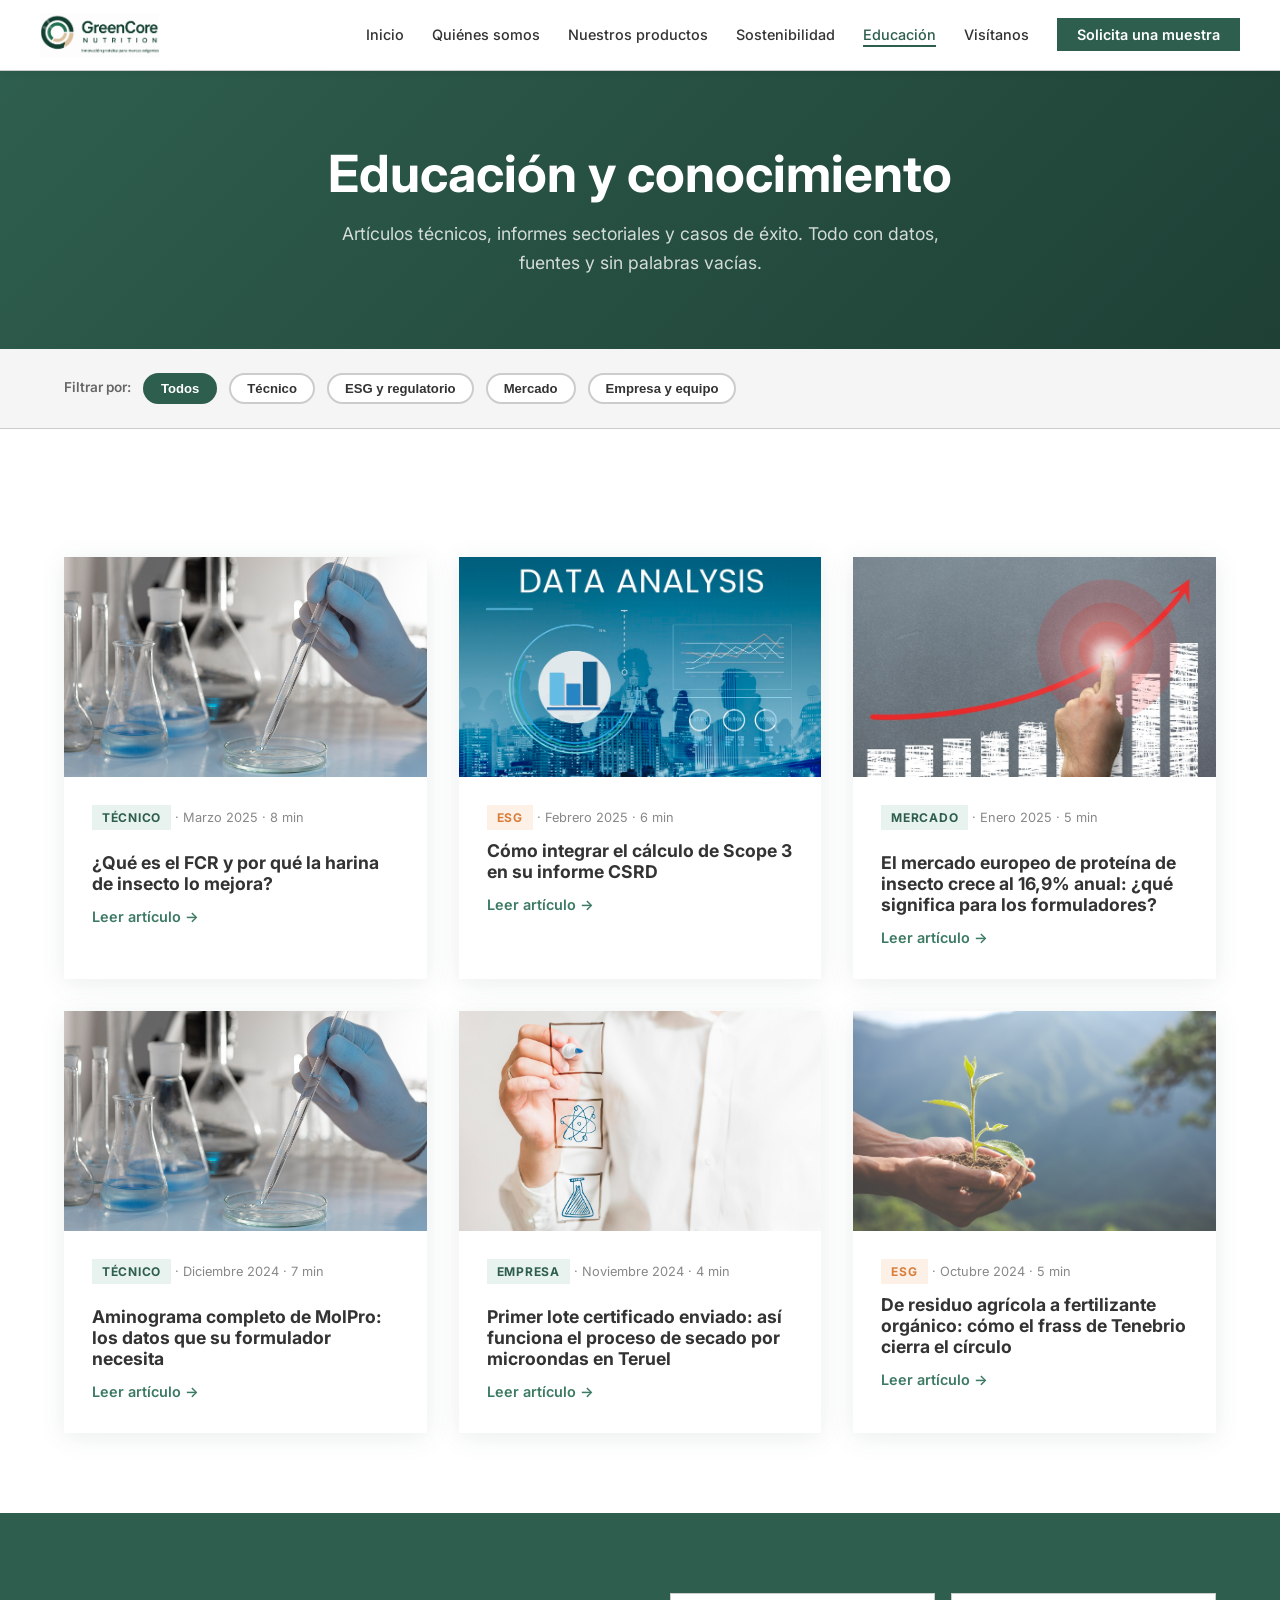
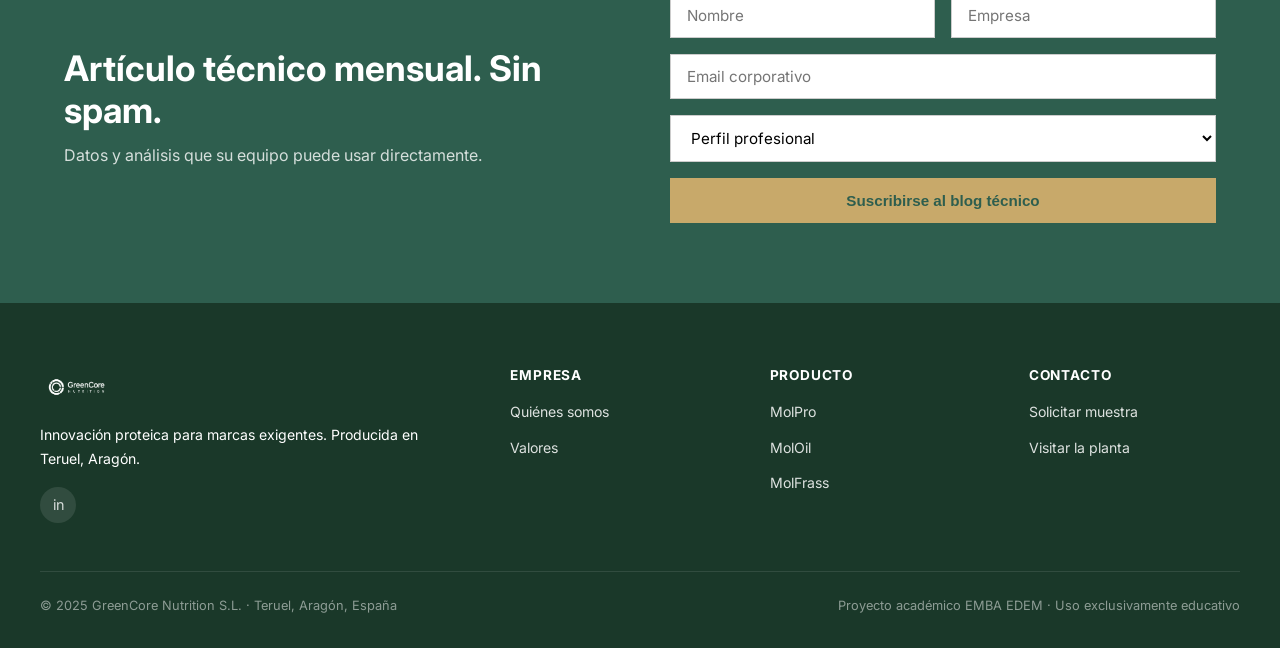
==== commit 1c7d4d79: "Add files via upload" ====
--- a/pages/blog.html
+++ b/pages/blog.html
@@ -226,5 +226,6 @@
       e.target.reset();
     }
   </script>
+  <script src="../assets/main.js"></script>
 </body>
 </html>
--- a/assets/styles.css
+++ b/assets/styles.css
@@ -22,7 +22,7 @@
   --font-main: 'Inter', sans-serif;
   --font-serif: 'Source Serif 4', serif;
 
-  --radius: 8px;
+  --radius: 0px;
   --shadow: 0 4px 24px rgba(46,94,78,0.10);
   --transition: 0.25s ease;
 }
@@ -99,7 +99,7 @@
 }
 .navbar__cta:hover { background: var(--verde-protinova) !important; }
 .navbar__hamburger { display: none; cursor: pointer; flex-direction: column; gap: 5px; }
-.navbar__hamburger span { display: block; width: 24px; height: 2px; background: var(--gris-carbon); border-radius: 2px; }
+.navbar__hamburger span { display: block; width: 24px; height: 2px; background: var(--gris-carbon); border-radius: 0; }
 
 /* ── Buttons ── */
 .btn {
@@ -123,12 +123,7 @@
   padding: 100px 24px;
   position: relative; overflow: hidden;
 }
-.hero::after {
-  content: '';
-  position: absolute; inset: 0;
-  background: url('https://images.unsplash.com/photo-1464226184884-fa280b87c399?w=1600&q=80') center/cover;
-  opacity: 0.12;
-}
+/* hero::after texture removed */
 .hero__inner {
   position: relative; z-index: 1;
   max-width: 1200px; margin: 0 auto;
@@ -137,14 +132,25 @@
 .hero__label {
   display: inline-block; background: var(--beige-trigo);
   color: var(--verde-bosque); font-size: 0.8rem; font-weight: 700;
-  padding: 4px 12px; border-radius: 20px; margin-bottom: 16px;
+  padding: 4px 12px; border-radius: 0; margin-bottom: 16px;
   text-transform: uppercase; letter-spacing: 0.08em;
 }
 .hero h1 { color: var(--blanco); margin-bottom: 20px; }
 .hero p  { color: rgba(255,255,255,0.85); font-size: 1.1rem; margin-bottom: 32px; }
 .hero__actions { display: flex; gap: 16px; flex-wrap: wrap; }
-.hero__image { border-radius: 16px; overflow: hidden; box-shadow: var(--shadow); }
+.hero__image { border-radius: 0; overflow: hidden; box-shadow: var(--shadow); }
 .hero__image img { width: 100%; height: 420px; object-fit: cover; }
+
+/* ── Hero animations ── */
+@keyframes fadeUp {
+  from { opacity: 0; transform: translateY(24px); }
+  to   { opacity: 1; transform: translateY(0); }
+}
+.hero__label   { animation: fadeUp 0.6s ease both; }
+.hero h1       { animation: fadeUp 0.6s ease 0.12s both; }
+.hero p        { animation: fadeUp 0.6s ease 0.22s both; }
+.hero__actions { animation: fadeUp 0.6s ease 0.32s both; }
+.hero__image   { animation: fadeUp 0.7s ease 0.18s both; }
 
 /* ── Cards ── */
 .cards-grid {
@@ -177,7 +183,7 @@
   display: inline-block; font-size: 0.75rem; font-weight: 700;
   text-transform: uppercase; letter-spacing: 0.06em;
   background: #e8f2ee; color: var(--verde-bosque);
-  padding: 3px 10px; border-radius: 20px; margin-bottom: 12px;
+  padding: 3px 10px; border-radius: 0; margin-bottom: 12px;
 }
 .card__body h3 { margin-bottom: 10px; }
 .card__body p  { font-size: 0.9rem; }
@@ -198,7 +204,15 @@
   box-shadow: 0 8px 32px rgba(46,94,78,0.18);
   background: #f0f7f4;
 }
-.pillar__icon { font-size: 2.4rem; margin-bottom: 16px; }
+.pillar__stat {
+  font-size: 2.2rem; font-weight: 700;
+  color: var(--verde-bosque); line-height: 1; margin-bottom: 2px;
+}
+.pillar__stat-label {
+  font-size: 0.72rem; font-weight: 700;
+  text-transform: uppercase; letter-spacing: 0.08em;
+  color: var(--verde-protinova); margin-bottom: 14px;
+}
 .pillar h3 { margin-bottom: 12px; color: var(--verde-bosque); }
 
 /* ── Stats bar ── */
@@ -267,7 +281,7 @@
 .carousel__btn {
   position: absolute; top: 50%; transform: translateY(-50%);
   background: rgba(255,255,255,0.9); border: none; cursor: pointer;
-  width: 44px; height: 44px; border-radius: 50%;
+  width: 44px; height: 44px; border-radius: 0;
   font-size: 1.2rem; display: flex; align-items: center; justify-content: center;
   box-shadow: var(--shadow); transition: background var(--transition);
 }
@@ -276,7 +290,7 @@
 .carousel__btn--next { right: 16px; }
 .carousel__dots { display: flex; justify-content: center; gap: 8px; margin-top: 16px; }
 .carousel__dot {
-  width: 8px; height: 8px; border-radius: 50%;
+  width: 8px; height: 8px; border-radius: 0;
   background: var(--gris-medio); border: none; cursor: pointer;
   transition: background var(--transition);
 }
@@ -357,7 +371,7 @@
 .tag-esg {
   display: inline-block; background: #fdf0e6; color: var(--naranja-esg);
   font-size: 0.75rem; font-weight: 700; padding: 3px 10px;
-  border-radius: 20px; text-transform: uppercase; letter-spacing: 0.06em;
+  border-radius: 0; text-transform: uppercase; letter-spacing: 0.06em;
 }
 
 /* ── Utility ── */
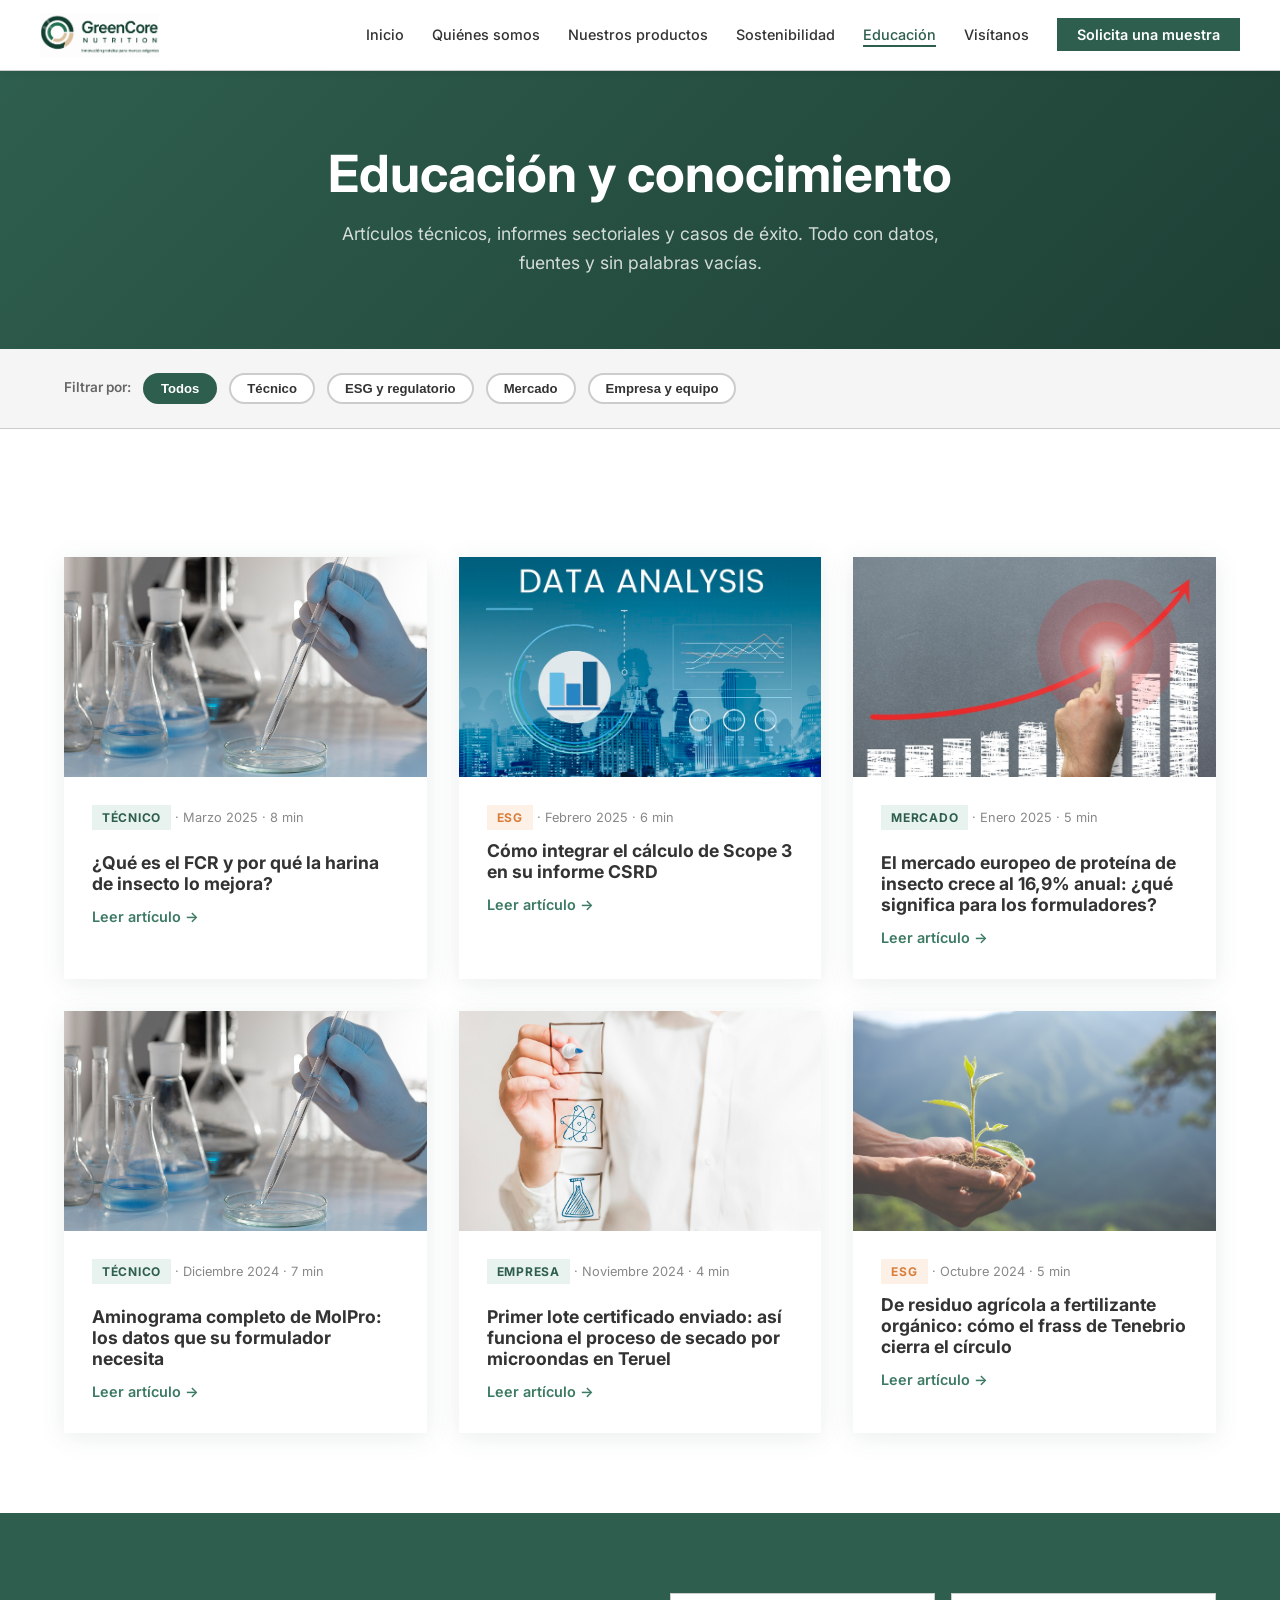
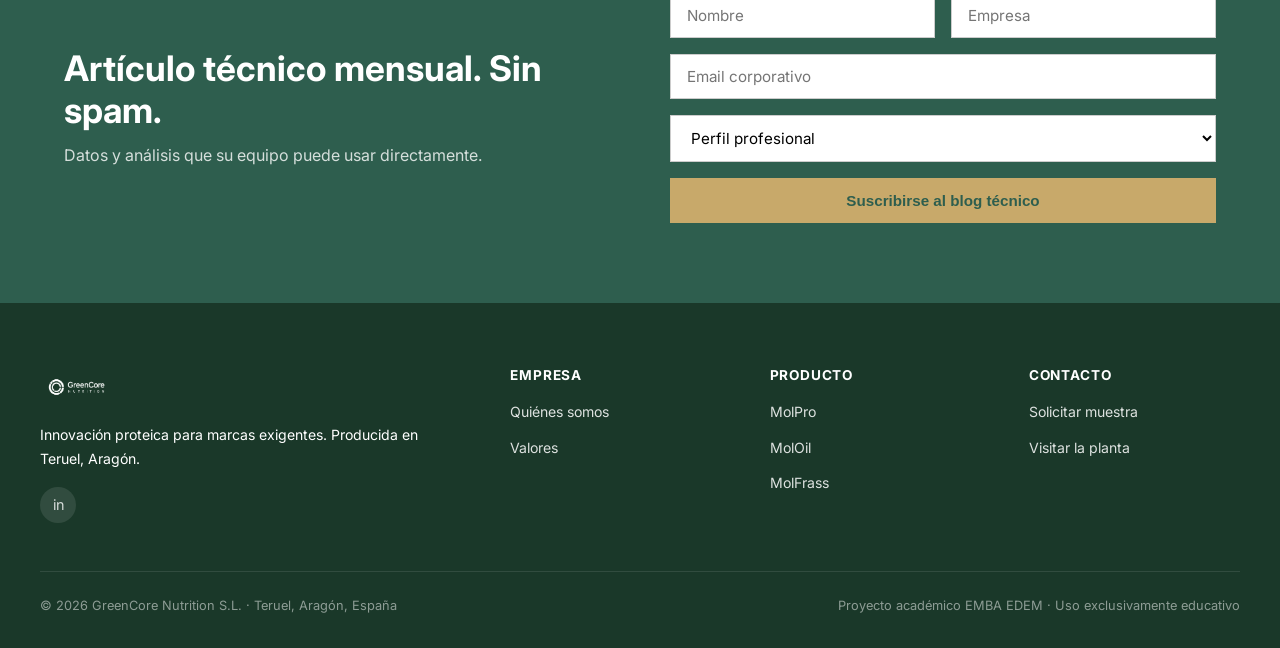
==== commit dae7cd88: "Add files via upload" ====
--- a/pages/blog.html
+++ b/pages/blog.html
@@ -148,7 +148,6 @@
                 <option>Formulador técnico / Nutrólogo animal</option>
                 <option>Director de compras / Supply chain</option>
                 <option>Responsable de sostenibilidad / ESG</option>
-                <option>Inversor / Financiador</option>
                 <option>Investigador / Universidad</option>
                 <option>Otro</option>
               </select>
@@ -192,7 +191,7 @@
       </div>
     </div>
     <div class="footer__bottom">
-      <span>© 2025 GreenCore Nutrition S.L. · Teruel, Aragón, España</span>
+      <span>© 2026 GreenCore Nutrition S.L. · Teruel, Aragón, España</span>
       <span>Proyecto académico EMBA EDEM · Uso exclusivamente educativo</span>
     </div>
   </footer>
--- a/assets/styles.css
+++ b/assets/styles.css
@@ -178,7 +178,11 @@
 .card:hover .card__body h3 { color: var(--verde-bosque); }
 .card__body h3 { transition: color var(--transition); }
 .card__img { width: 100%; height: 200px; object-fit: cover; }
+.card__img--person { height: 300px; object-fit: cover; object-position: 50% 20%; }
 .card__body { padding: 24px; }
+.product-tab:hover { transform: translateY(-4px); box-shadow: 0 8px 28px rgba(46,94,78,0.18); border-color: var(--verde-bosque) !important; }
+.product-tab:hover .product-tab__hint { opacity: 1; }
+.product-tab__hint { display: inline-block; opacity: 0; transition: opacity var(--transition); font-size: 0.78rem; font-weight: 700; color: var(--verde-bosque); margin-top: 8px; }
 .card__tag {
   display: inline-block; font-size: 0.75rem; font-weight: 700;
   text-transform: uppercase; letter-spacing: 0.06em;
